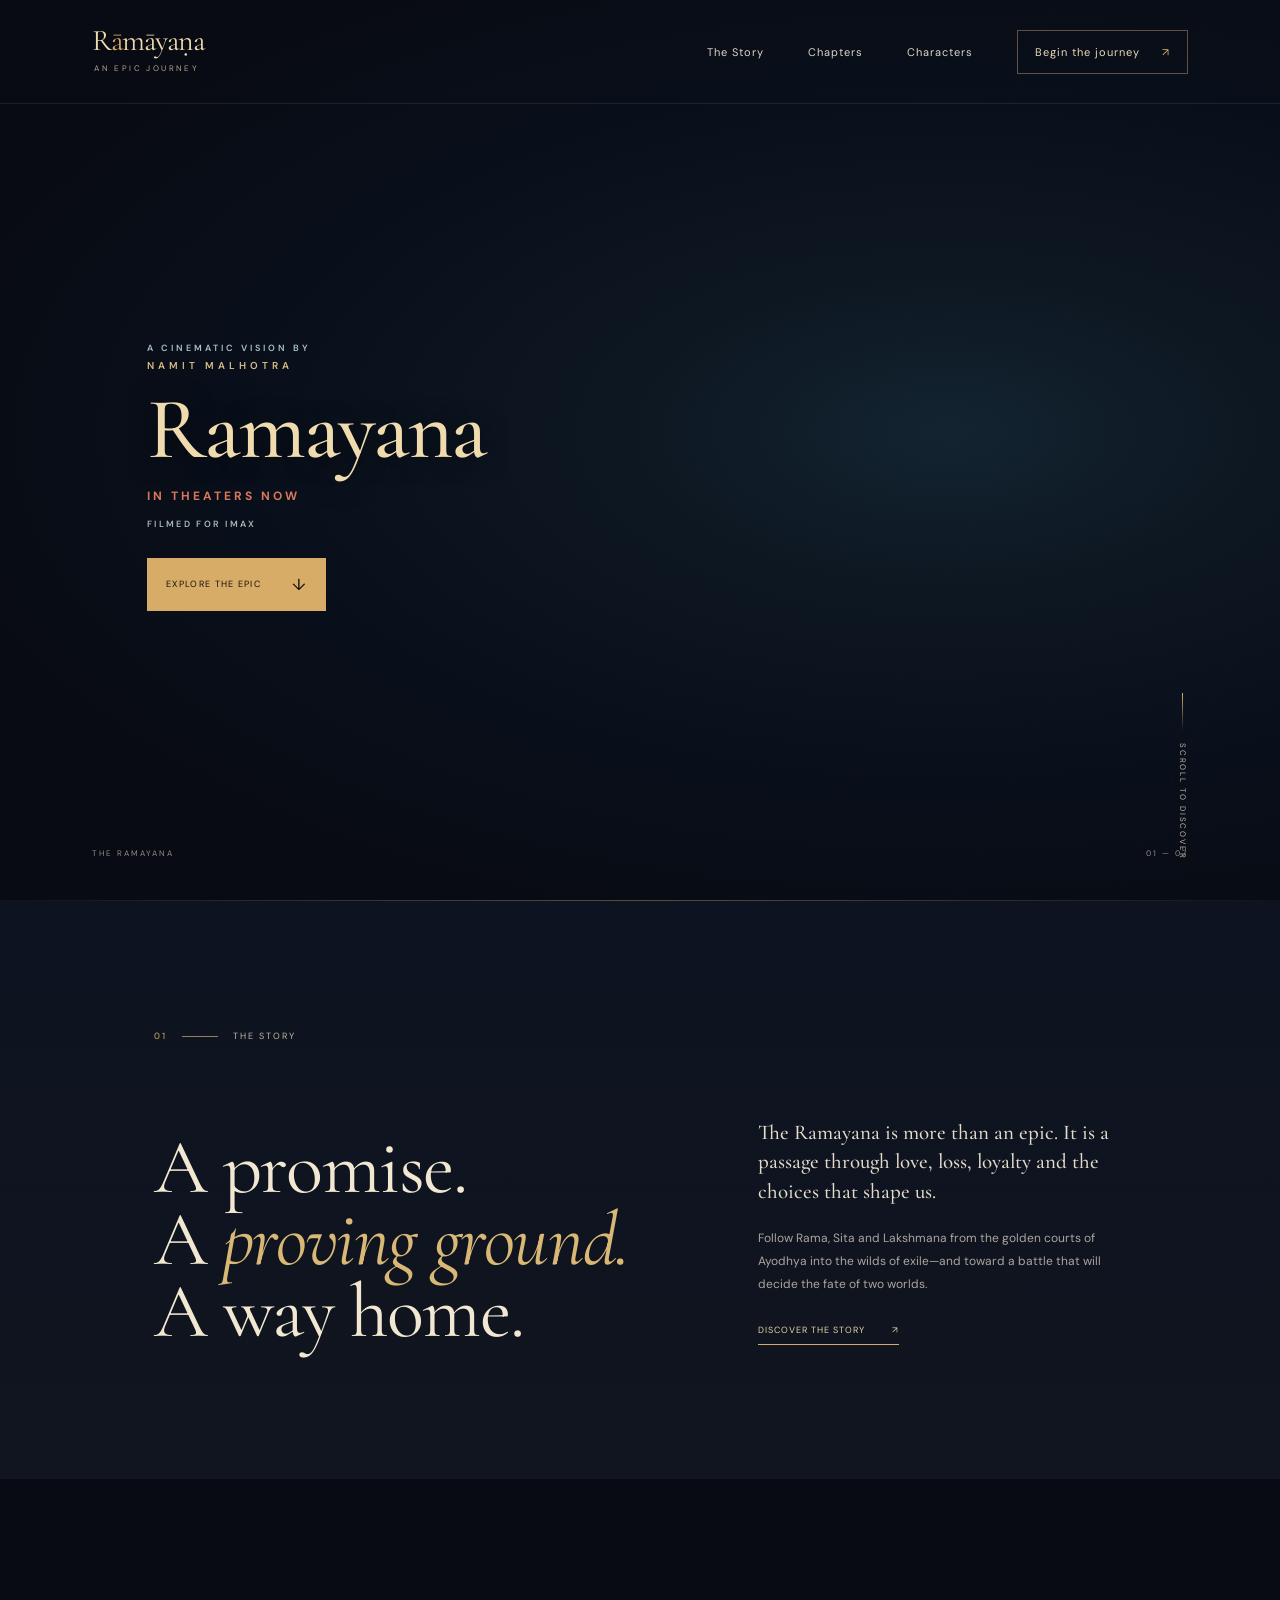
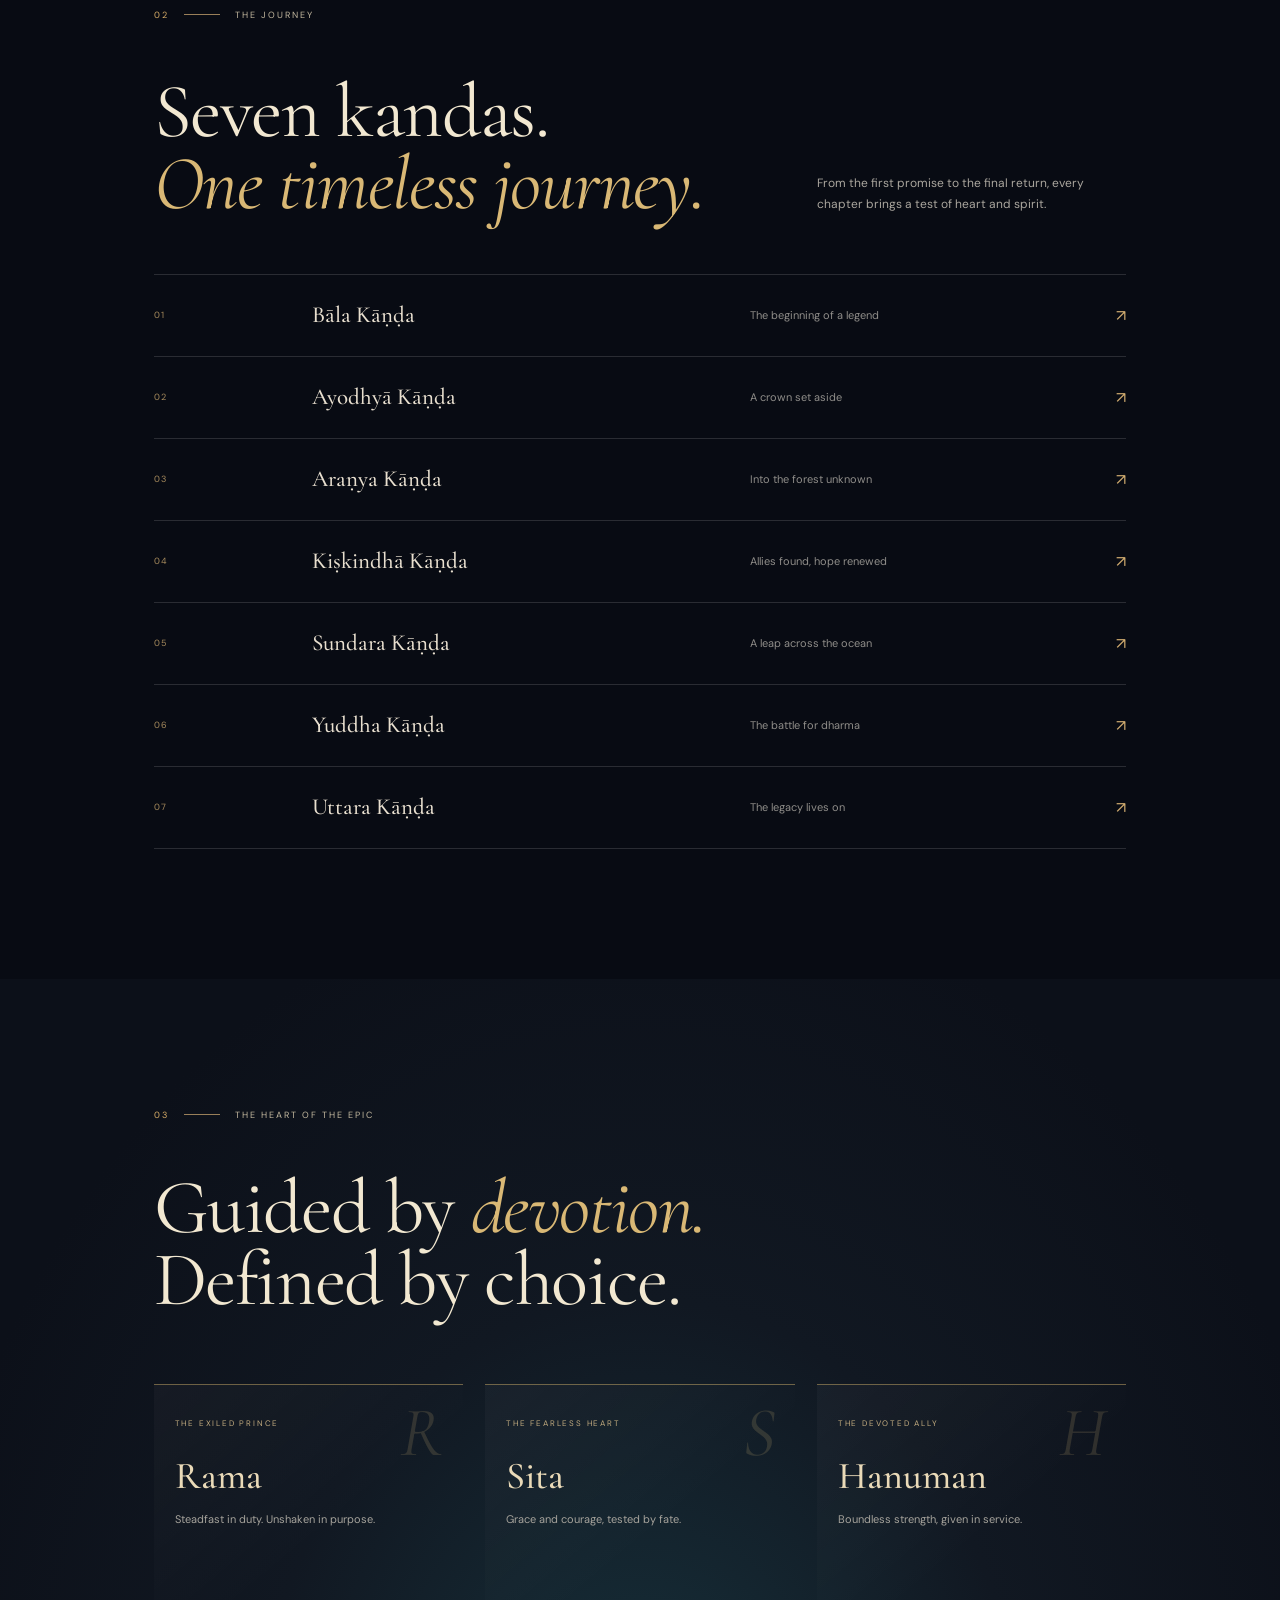
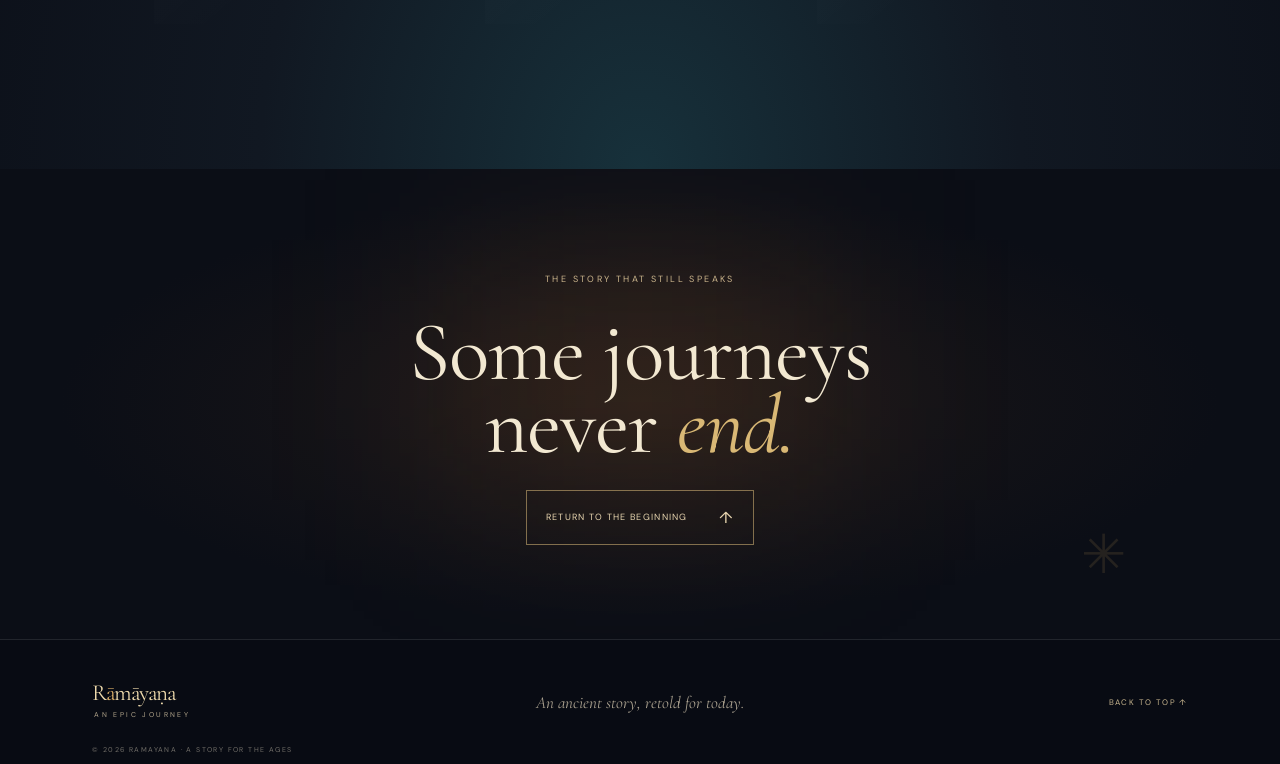
==== index.html @ ba995001 "Update Ramayana hero trailer presentation" ====
<!doctype html>
<html lang="en">
<head>
  <meta charset="utf-8">
  <meta name="viewport" content="width=device-width, initial-scale=1">
  <meta name="theme-color" content="#080b13">
  <meta name="referrer" content="strict-origin-when-cross-origin">
  <meta name="description" content="An epic retelling of the Ramayana — a journey through courage, devotion and the search for home.">
  <title>Ramayana — An Epic Journey</title>
  <link rel="preconnect" href="https://fonts.googleapis.com">
  <link rel="preconnect" href="https://fonts.gstatic.com" crossorigin>
  <link href="https://fonts.googleapis.com/css2?family=Cormorant+Garamond:wght@400;500;600;700&family=DM+Sans:wght@400;500;600;700&display=swap" rel="stylesheet">
  <link rel="stylesheet" href="styles.css">
</head>
<body>
  <header class="site-header">
    <a class="wordmark" href="#home" aria-label="Ramayana home">R<span>ā</span>māyaṇa<small>AN EPIC JOURNEY</small></a>
    <button class="menu-toggle" aria-label="Open navigation" aria-expanded="false"><span></span><span></span></button>
    <nav class="main-nav" aria-label="Main navigation">
      <a href="#story">The Story</a>
      <a href="#chapters">Chapters</a>
      <a href="#characters">Characters</a>
      <a class="nav-cta" href="#journey">Begin the journey <span>↗</span></a>
    </nav>
  </header>

  <main>
    <section class="hero" id="home" aria-labelledby="hero-title">
      <iframe class="hero-video" data-video-id="1zip1rNaNYs" title="Watch the Ramayana official trailer" allow="autoplay; encrypted-media; picture-in-picture; web-share" loading="eager" referrerpolicy="strict-origin-when-cross-origin"></iframe>
      <div class="hero-art" aria-hidden="true">
        <div class="celestial-halo"></div><div class="sea-glow"></div>
        <svg class="bow" viewBox="0 0 310 610" fill="none">
          <path d="M82 18C268 162 266 440 82 592" stroke="url(#bowGold)" stroke-width="6"/>
          <path d="M82 18L217 305L82 592" stroke="#f7e3ad" stroke-opacity=".7" stroke-width="1.4"/>
          <path d="M191 305H306" stroke="#ffdb91" stroke-width="1.5"/>
          <path d="M293 297L309 305L293 313" stroke="#ffdb91" stroke-width="1.5"/>
          <circle cx="82" cy="18" r="5" fill="#fff0c5"/><circle cx="82" cy="592" r="5" fill="#fff0c5"/>
          <defs><linearGradient id="bowGold" x1="80" y1="20" x2="250" y2="590" gradientUnits="userSpaceOnUse"><stop stop-color="#ffe5a1"/><stop offset=".45" stop-color="#bd7846"/><stop offset="1" stop-color="#ffe9ad"/></linearGradient></defs>
        </svg>
        <div class="figure figure-blue"><span></span><i></i></div>
        <div class="figure figure-red"><span></span><i></i></div>
        <div class="horizon"></div>
      </div>
      <div class="hero-copy hero-title-card">
        <p class="hero-credit">A CINEMATIC VISION BY <span>NAMIT MALHOTRA</span></p>
        <h1 id="hero-title">Ramayana</h1>
        <p class="hero-release">IN THEATERS NOW</p>
        <p class="hero-format">FILMED FOR IMAX</p>
        <a class="button button-gold" href="#story">Explore the epic <span>↓</span></a>
      </div>
      <div class="hero-meta"><span>THE RAMAYANA</span><span>01 — 07</span></div>
      <a class="scroll-cue" href="#story"><span></span> SCROLL TO DISCOVER</a>
    </section>

    <section class="story section-pad" id="story">
      <div class="section-kicker"><span>01</span><i></i> THE STORY</div>
      <div class="story-grid">
        <h2>A promise.<br>A <em>proving ground.</em><br>A way home.</h2>
        <div class="story-copy"><p class="lead">The Ramayana is more than an epic. It is a passage through love, loss, loyalty and the choices that shape us.</p><p>Follow Rama, Sita and Lakshmana from the golden courts of Ayodhya into the wilds of exile—and toward a battle that will decide the fate of two worlds.</p><a class="text-link" href="#chapters">Discover the story <span>↗</span></a></div>
      </div>
    </section>

    <section class="chapters section-pad" id="chapters">
      <div class="section-kicker"><span>02</span><i></i> THE JOURNEY</div>
      <div class="chapter-heading"><h2>Seven kandas.<br><em>One timeless journey.</em></h2><p>From the first promise to the final return, every chapter brings a test of heart and spirit.</p></div>
      <div class="chapter-list">
        <a href="#journey"><span class="chapter-num">01</span><span class="chapter-name">Bāla Kāṇḍa</span><span class="chapter-desc">The beginning of a legend</span><span class="chapter-arrow">↗</span></a>
        <a href="#journey"><span class="chapter-num">02</span><span class="chapter-name">Ayodhyā Kāṇḍa</span><span class="chapter-desc">A crown set aside</span><span class="chapter-arrow">↗</span></a>
        <a href="#journey"><span class="chapter-num">03</span><span class="chapter-name">Araṇya Kāṇḍa</span><span class="chapter-desc">Into the forest unknown</span><span class="chapter-arrow">↗</span></a>
        <a href="#journey"><span class="chapter-num">04</span><span class="chapter-name">Kiṣkindhā Kāṇḍa</span><span class="chapter-desc">Allies found, hope renewed</span><span class="chapter-arrow">↗</span></a>
        <a href="#journey"><span class="chapter-num">05</span><span class="chapter-name">Sundara Kāṇḍa</span><span class="chapter-desc">A leap across the ocean</span><span class="chapter-arrow">↗</span></a>
        <a href="#journey"><span class="chapter-num">06</span><span class="chapter-name">Yuddha Kāṇḍa</span><span class="chapter-desc">The battle for dharma</span><span class="chapter-arrow">↗</span></a>
        <a href="#journey"><span class="chapter-num">07</span><span class="chapter-name">Uttara Kāṇḍa</span><span class="chapter-desc">The legacy lives on</span><span class="chapter-arrow">↗</span></a>
      </div>
    </section>

    <section class="characters section-pad" id="characters">
      <div class="section-kicker"><span>03</span><i></i> THE HEART OF THE EPIC</div>
      <h2>Guided by <em>devotion.</em><br>Defined by choice.</h2>
      <div class="character-grid">
        <article><span class="character-mark">R</span><p class="eyebrow">THE EXILED PRINCE</p><h3>Rama</h3><p>Steadfast in duty. Unshaken in purpose.</p></article>
        <article><span class="character-mark">S</span><p class="eyebrow">THE FEARLESS HEART</p><h3>Sita</h3><p>Grace and courage, tested by fate.</p></article>
        <article><span class="character-mark">H</span><p class="eyebrow">THE DEVOTED ALLY</p><h3>Hanuman</h3><p>Boundless strength, given in service.</p></article>
      </div>
    </section>

    <section class="closing" id="journey"><div class="closing-glow"></div><p class="eyebrow">THE STORY THAT STILL SPEAKS</p><h2>Some journeys<br>never <em>end.</em></h2><a class="button button-outline" href="#home">Return to the beginning <span>↑</span></a><span class="closing-ornament" aria-hidden="true">✳</span></section>
  </main>

  <footer class="site-footer"><a class="wordmark" href="#home">R<span>ā</span>māyaṇa<small>AN EPIC JOURNEY</small></a><p>An ancient story, retold for today.</p><a href="#home" class="back-top">BACK TO TOP ↑</a><small class="copyright">© 2026 RAMAYANA · A STORY FOR THE AGES</small></footer>
  <script src="script.js"></script>
</body>
</html>
---- styles.css ----
:root{--ink:#080b13;--ink-soft:#0d1320;--cream:#f2e8d1;--muted:#a49d91;--gold:#d7ac67;--gold-light:#f2d99f;--teal:#48a9b5;--ember:#b85a3d;--serif:"Cormorant Garamond",Georgia,serif;--sans:"DM Sans",Arial,sans-serif}*{box-sizing:border-box}html{scroll-behavior:smooth}body{margin:0;background:var(--ink);color:var(--cream);font-family:var(--sans);font-size:14px;font-weight:400}a{color:inherit;text-decoration:none}.site-header{position:absolute;z-index:5;top:0;left:0;width:100%;height:104px;padding:0 7.2%;display:flex;align-items:center;justify-content:space-between;border-bottom:1px solid #ffffff15}.wordmark{font-family:var(--serif);font-size:30px;letter-spacing:-1.5px;color:#efdbad;line-height:.75}.wordmark span{color:var(--gold)}.wordmark small{display:block;margin:10px 0 0 2px;font:8px var(--sans);letter-spacing:2.4px;color:#b2a58c}.main-nav{display:flex;align-items:center;gap:44px;font-size:11px;letter-spacing:1px;color:#dfd7c7}.main-nav a:not(.nav-cta){transition:color .2s}.main-nav a:not(.nav-cta):hover{color:var(--gold-light)}.nav-cta{border:1px solid #d4af756b;padding:14px 17px;color:#eddbb9}.nav-cta span{margin-left:18px;color:var(--gold)}.menu-toggle{display:none}.hero{min-height:740px;height:100svh;max-height:1120px;position:relative;overflow:hidden;display:flex;align-items:center;padding:100px 11.5% 60px;background:radial-gradient(ellipse at 74% 48%,#132431 0,#0d1722 24%,#090f1a 54%,#080b13 79%)}.hero:before{content:"";position:absolute;inset:0;opacity:.32;background:repeating-linear-gradient(115deg,transparent 0 86px,#c5965b0a 87px,#c5965b0a 88px,transparent 89px 145px);mask-image:linear-gradient(90deg,transparent 28%,#000 100%)}.hero:after{content:"";position:absolute;right:0;bottom:0;width:75%;height:26%;background:linear-gradient(0deg,#080b13,transparent);z-index:1}.hero-art{position:absolute;right:2%;top:8%;width:59%;height:83%;overflow:hidden}.celestial-halo{position:absolute;width:64%;aspect-ratio:1;left:22%;top:7%;border-radius:50%;background:radial-gradient(circle,#eac78022 0 2%,#54bac72b 8%,#e2a6531e 23%,#6e304b25 40%,transparent 70%);filter:blur(6px)}.sea-glow{position:absolute;left:6%;right:0;bottom:18%;height:30%;background:linear-gradient(100deg,transparent,#2ca4b96b 23%,#d192604d 54%,#b84c355c 82%,transparent);filter:blur(36px);transform:rotate(-8deg)}.hero-art:before{content:"";position:absolute;inset:9% 0 13%;background:conic-gradient(from 225deg at 53% 50%,transparent 0 12%,#3389a412 15%,transparent 27%,#d6965030 36%,transparent 49%,#7dc3c81a 61%,transparent 76%);filter:blur(25px)}.bow{position:absolute;width:34%;height:81%;top:8%;left:34%;z-index:2;filter:drop-shadow(0 0 15px #d4a65b60)}.figure{position:absolute;bottom:20%;z-index:1;width:25%;height:55%;filter:drop-shadow(0 8px 16px #0009)}.figure:before{content:"";position:absolute;left:36%;top:2%;width:27%;aspect-ratio:1;border-radius:50%;background:radial-gradient(circle at 40% 36%,#f4c58b,#583d35 73%);box-shadow:0 0 25px #efb97144}.figure span{position:absolute;left:20%;top:24%;width:63%;height:58%;border-radius:48% 50% 10% 10%;clip-path:polygon(28% 0,70% 0,100% 100%,0 100%);background:linear-gradient(115deg,#264a60,#15394a 43%,#17212d);transform:rotate(7deg)}.figure i{position:absolute;left:44%;top:16%;height:62%;width:5px;background:linear-gradient(#efcf84,#ac6435);transform:rotate(18deg);box-shadow:0 0 9px #e5ba6a}.figure-blue{left:19%;height:58%;width:28%}.figure-red{right:2%;bottom:17%;transform:scaleX(-1) scale(1.1);filter:drop-shadow(0 0 24px #b3473259)}.figure-red span{background:linear-gradient(105deg,#722d2a,#a54732 48%,#391e25)}.figure-red:before{background:radial-gradient(circle at 40% 36%,#dc9562,#4b2929 75%)}.horizon{position:absolute;left:0;right:0;bottom:19%;height:1px;background:linear-gradient(90deg,transparent,#64c2c978 27%,#ffe09d9c 52%,#df71517a 81%,transparent);box-shadow:0 0 30px 10px #75b7c71a}.hero-copy{position:relative;z-index:3;max-width:510px;margin-top:12px}.eyebrow{font:9px var(--sans);letter-spacing:2.4px;color:#cbbb9f}.hero-copy .eyebrow{margin:0 0 24px}.hero-copy .eyebrow span{display:inline-block;width:26px;height:1px;background:var(--gold);vertical-align:middle;margin-right:12px}.hero h1,.story h2,.chapter-heading h2,.characters h2,.closing h2{font-family:var(--serif);font-weight:400;letter-spacing:-1.4px}.hero h1{font-size:clamp(60px,7vw,100px);line-height:.87;margin:0 0 26px;color:#f2e7d1}.hero h1 em,.story h2 em,.chapter-heading h2 em,.characters h2 em,.closing h2 em{font-weight:400;color:#d9b875}.hero-intro{max-width:350px;font-size:13px;line-height:1.8;color:#bcb7ad;margin:0 0 27px}.button{display:inline-flex;align-items:center;gap:31px;padding:16px 19px;font-size:9px;letter-spacing:1.3px;text-transform:uppercase;transition:background .25s,color .25s}.button-gold{background:var(--gold);color:#17110d}.button-gold:hover{background:#f1d69e}.button span{font-size:16px}.hero-meta{position:absolute;z-index:3;bottom:42px;left:7.2%;right:7.2%;display:flex;justify-content:space-between;font-size:8px;letter-spacing:2px;color:#928d81}.scroll-cue{position:absolute;right:7.2%;bottom:41px;z-index:3;font-size:8px;letter-spacing:1.8px;color:#bdb5a7;writing-mode:vertical-rl;display:flex;align-items:center;gap:12px}.scroll-cue span{display:block;width:1px;height:38px;background:linear-gradient(var(--gold),transparent)}.section-pad{padding:130px 12%}.story{background:linear-gradient(180deg,#0d1320,#10151f);position:relative}.story:before{content:"";position:absolute;left:0;top:0;width:100%;height:1px;background:linear-gradient(90deg,transparent,#d2ab6b61,transparent)}.section-kicker{display:flex;align-items:center;gap:15px;color:#c3b89f;font-size:9px;letter-spacing:2px}.section-kicker span{color:var(--gold)}.section-kicker i{display:block;width:36px;height:1px;background:#997f59}.story-grid{display:grid;grid-template-columns:1.1fr .8fr;gap:10%;align-items:end;margin-top:55px}.story h2,.chapter-heading h2,.characters h2{font-size:clamp(47px,6vw,78px);line-height:.94;margin:0}.story-copy{max-width:410px;padding-bottom:4px}.story-copy p{color:#aaa69e;line-height:1.9;font-size:12px}.story-copy .lead{color:#e4dbca;font:500 21px/1.4 var(--serif)}.text-link{display:inline-block;margin-top:16px;padding-bottom:8px;border-bottom:1px solid #d4ad6c;color:#e7d1a7;font-size:9px;letter-spacing:1px;text-transform:uppercase}.text-link span{margin-left:24px}.chapters{background:#080b13}.chapter-heading{display:flex;justify-content:space-between;align-items:end;margin:55px 0 54px}.chapter-heading p{max-width:280px;color:#aaa69e;font-size:12px;line-height:1.8;margin:0 3% 4px 30px}.chapter-list{border-top:1px solid #ffffff23}.chapter-list a{min-height:82px;display:grid;grid-template-columns:.45fr 1.25fr 1fr 25px;align-items:center;border-bottom:1px solid #ffffff23;transition:padding .25s,background .25s}.chapter-list a:hover{padding:0 15px;background:#ffffff05}.chapter-num{font-size:9px;color:#a78b5d;letter-spacing:1px}.chapter-name{font:500 23px var(--serif);color:#e8dfcf}.chapter-desc{font-size:11px;color:#8f8d89}.chapter-arrow{font-size:16px;color:#d2ad70;text-align:right}.characters{background:radial-gradient(ellipse at 50% 100%,#17313b 0,#111822 42%,#0c1019 80%);padding-bottom:145px}.characters h2{margin:51px 0 68px}.character-grid{display:grid;grid-template-columns:repeat(3,1fr);gap:22px}.character-grid article{min-height:240px;border-top:1px solid #d5b36d7a;padding:25px 21px;background:linear-gradient(140deg,#ffffff08,transparent 60%);position:relative}.character-mark{position:absolute;right:20px;top:20px;font:italic 70px/.8 var(--serif);color:#e2be7b29}.character-grid .eyebrow{font-size:8px;letter-spacing:1.8px;color:#c2ab7f}.character-grid h3{font:500 38px var(--serif);color:#eadab8;margin:25px 0 5px}.character-grid article>p:last-child{font-size:11px;line-height:1.7;color:#a6a39c;max-width:200px}.closing{min-height:470px;position:relative;display:flex;flex-direction:column;align-items:center;justify-content:center;text-align:center;overflow:hidden;background:radial-gradient(ellipse at center,#49322255,#0b0e16 64%)}.closing-glow{position:absolute;top:15%;width:380px;height:260px;background:#c37b3a22;filter:blur(90px)}.closing .eyebrow,.closing h2,.closing .button{position:relative}.closing .eyebrow{color:#cbb58c}.closing h2{font:400 clamp(55px,7vw,84px)/.87 var(--serif);letter-spacing:-1px;margin:22px 0 28px}.button-outline{border:1px solid #d3b37791;color:#ead7b1}.button-outline:hover{background:#d7ac67;color:#17110d}.closing-ornament{position:absolute;right:12%;bottom:11%;font:54px var(--serif);color:#d5a75b22}.site-footer{min-height:125px;border-top:1px solid #ffffff1b;padding:27px 7.2%;display:grid;grid-template-columns:1fr 1fr 1fr;align-items:center;position:relative}.site-footer .wordmark{font-size:23px}.site-footer .wordmark small{font-size:7px;margin-top:8px}.site-footer>p{font:italic 17px var(--serif);color:#aaa18f;text-align:center}.back-top{justify-self:end;font-size:8px;letter-spacing:1.4px;color:#c7b58e}.copyright{position:absolute;bottom:10px;left:7.2%;font-size:7px;letter-spacing:1.4px;color:#716e68}
@media(max-width:850px){.site-header{height:83px;padding:0 6%}.main-nav{gap:22px}.nav-cta{padding:11px}.hero{padding-left:8%;padding-right:8%}.hero-art{right:-6%;width:70%;opacity:.8}.hero h1{font-size:clamp(63px,10vw,88px)}.section-pad{padding:100px 8%}.story-grid{gap:7%}.chapter-heading{gap:30px}.chapter-heading p{margin-right:0}.scroll-cue{right:4%}}
@media(max-width:620px){.site-header{height:76px}.wordmark{font-size:27px}.menu-toggle{display:flex;flex-direction:column;gap:6px;background:none;border:0;padding:12px;z-index:7}.menu-toggle span{height:1px;width:24px;background:#e6d2aa}.main-nav{position:absolute;top:0;right:0;width:min(82%,340px);height:100svh;background:#0c111a;display:flex;flex-direction:column;align-items:stretch;justify-content:center;padding:38px;gap:0;transform:translateX(105%);transition:transform .3s;box-shadow:-20px 0 60px #0008}.main-nav.open{transform:translateX(0)}.main-nav a:not(.nav-cta){padding:19px 0;border-bottom:1px solid #ffffff1b;font:22px var(--serif)}.nav-cta{margin-top:27px;text-align:center}.hero{height:90svh;min-height:690px;max-height:850px;align-items:flex-end;padding:0 8% 107px;background:radial-gradient(ellipse at 73% 33%,#18303b,#090e18 60%,#080b13)}.hero-art{top:8%;right:-16%;height:66%;width:105%;opacity:.72}.hero-copy{margin:0}.hero-copy .eyebrow{font-size:8px;letter-spacing:1.7px;margin-bottom:17px}.hero h1{font-size:clamp(58px,16vw,82px);margin-bottom:20px}.hero-intro{font-size:12px;max-width:300px}.hero-meta{left:8%;right:8%;bottom:28px}.scroll-cue{display:none}.section-pad{padding:82px 8%}.story-grid{grid-template-columns:1fr;gap:24px;margin-top:37px}.story h2,.chapter-heading h2,.characters h2{font-size:58px}.story-copy .lead{font-size:20px}.chapter-heading{display:block;margin:38px 0 34px}.chapter-heading p{margin:20px 0 0;max-width:340px}.chapter-list a{min-height:74px;grid-template-columns:35px 1fr 22px;gap:8px}.chapter-name{font-size:20px}.chapter-desc{display:none}.character-grid{grid-template-columns:1fr;gap:12px}.characters h2{margin:40px 0}.character-grid article{min-height:190px}.character-grid h3{margin-top:21px}.closing{min-height:420px}.closing-ornament{right:6%;bottom:7%}.site-footer{grid-template-columns:1fr auto;gap:15px;padding:24px 8% 38px}.site-footer>p{grid-column:1/-1;grid-row:2;text-align:left;margin:0}.back-top{grid-column:2;grid-row:1}.copyright{left:8%;bottom:11px;font-size:6px}}
@media(prefers-reduced-motion:reduce){html{scroll-behavior:auto}*,*:before,*:after{transition:none!important}}
.hero-video{position:absolute;z-index:0;top:50%;left:50%;width:max(100vw,177.78vh);height:max(56.25vw,100vh);transform:translate(-50%,-50%);border:0;pointer-events:none;opacity:.57;filter:saturate(.82) contrast(1.05)}.hero:before{z-index:1}.hero-art{z-index:2;pointer-events:none;opacity:.72}.hero:after{z-index:3}.hero-copy,.hero-meta,.scroll-cue{z-index:4}.video-fallback{display:inline-block;margin:14px 0 0 13px;color:#e7d1a7;font-size:9px;letter-spacing:1px;text-transform:uppercase;border-bottom:1px solid #d4ad6c;padding-bottom:6px}
.hero-video{top:50%;left:auto;right:7%;width:min(46vw,800px);height:max(min(25.875vw,450px),200px);max-height:none;transform:translateY(-50%);pointer-events:auto;opacity:1;filter:none;z-index:2}.hero-art{display:none}.hero:after{display:none}.hero-copy{max-width:min(35vw,460px)}
@media(max-width:620px){.hero-video{top:12%;left:8%;right:auto;width:84%;height:max(47.25vw,200px);transform:none}.hero-copy{max-width:100%}}
.hero-title-card .hero-credit{margin:0 0 18px;color:#a6c2cc;font:600 9px/1.6 var(--sans);letter-spacing:3px}.hero-title-card .hero-credit span{display:block;color:#d7bd86;font-size:10px;letter-spacing:4px;margin-top:2px}.hero-title-card h1{font:500 clamp(50px,6.8vw,92px)/.88 var(--serif);letter-spacing:-2px;color:#efdbad;margin:0 0 21px;text-shadow:0 2px 24px #0009}.hero-title-card .hero-release{margin:0 0 13px;color:#d97758;font:700 12px/1.3 var(--sans);letter-spacing:3px}.hero-title-card .hero-format{margin:0 0 27px;color:#a7b8b7;font:600 9px/1.4 var(--sans);letter-spacing:2.3px}.hero-title-card .button{margin-top:0}
@media(max-width:620px){.hero-title-card .hero-credit{font-size:8px;letter-spacing:2.2px;margin-bottom:12px}.hero-title-card .hero-credit span{font-size:9px;letter-spacing:3px}.hero-title-card h1{font-size:clamp(58px,14vw,78px);margin-bottom:15px}.hero-title-card .hero-release{font-size:11px;letter-spacing:2.5px;margin-bottom:9px}.hero-title-card .hero-format{font-size:8px;margin-bottom:17px}}
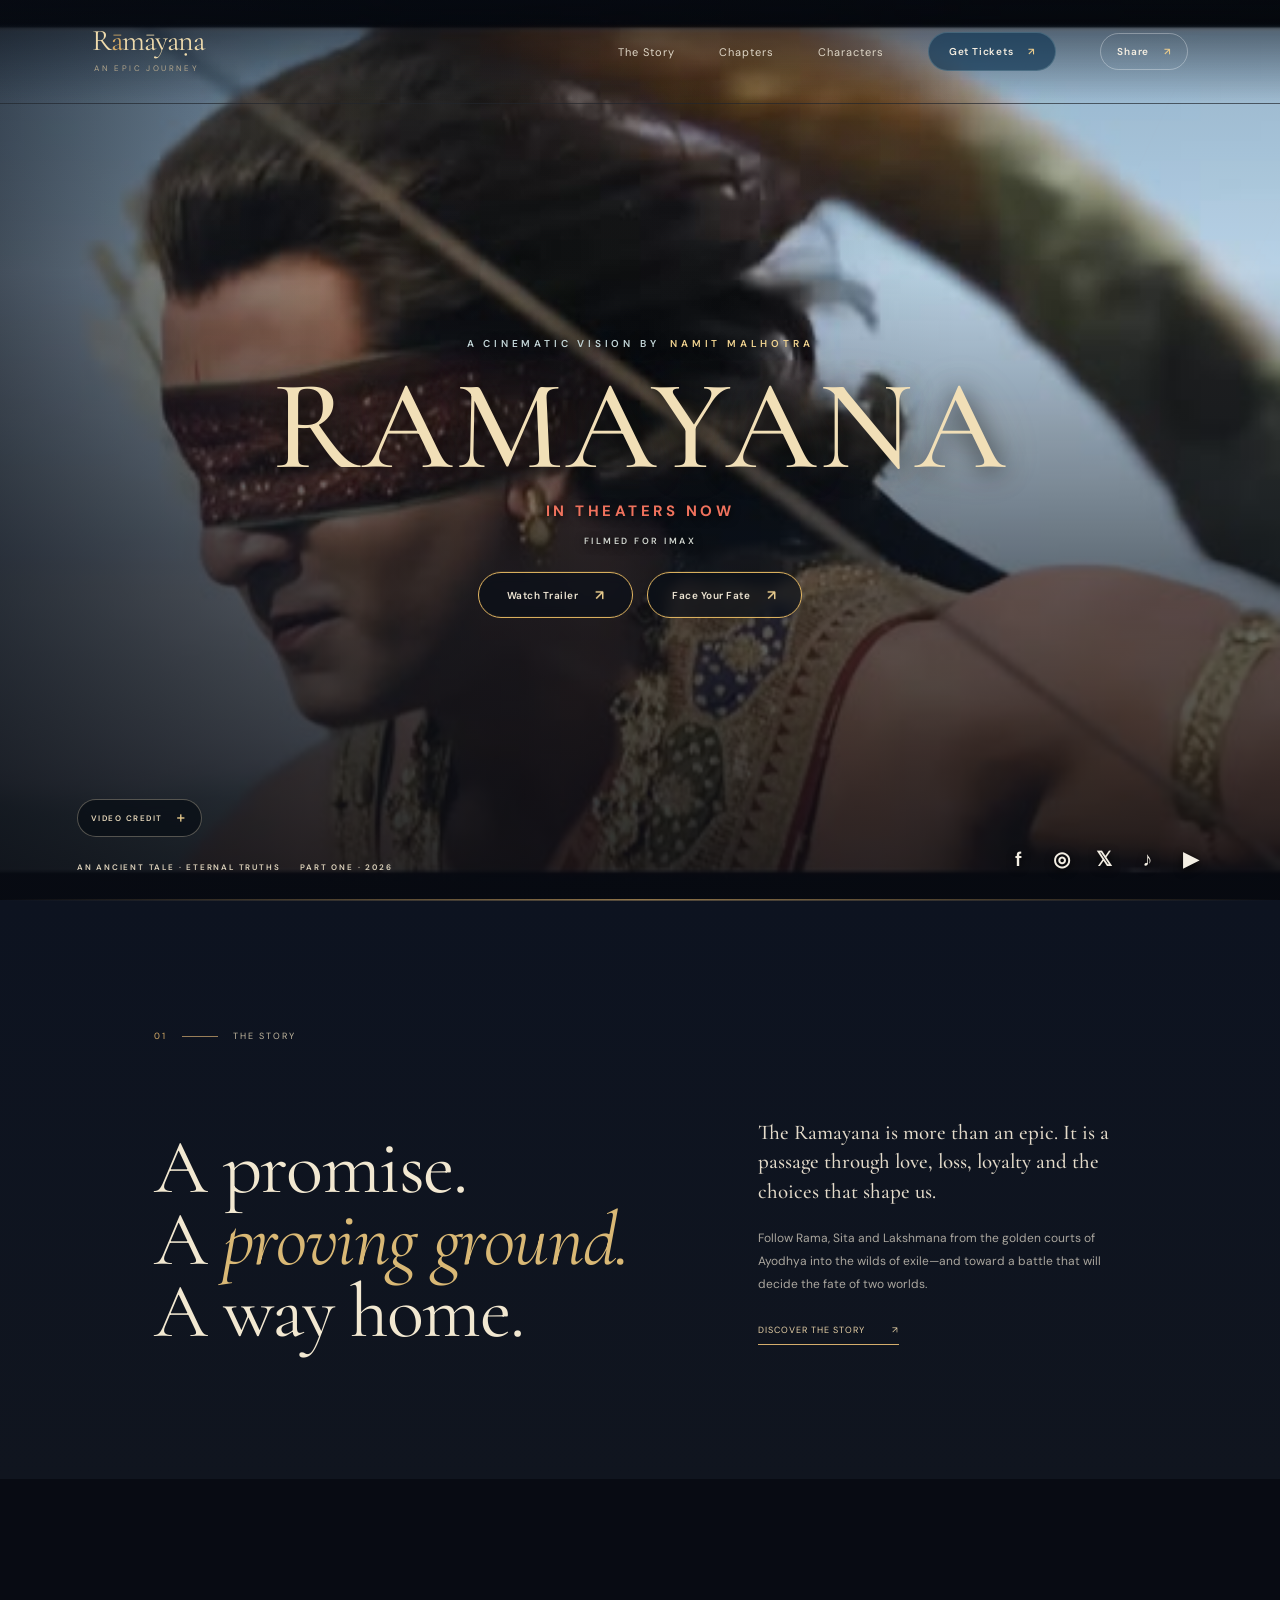
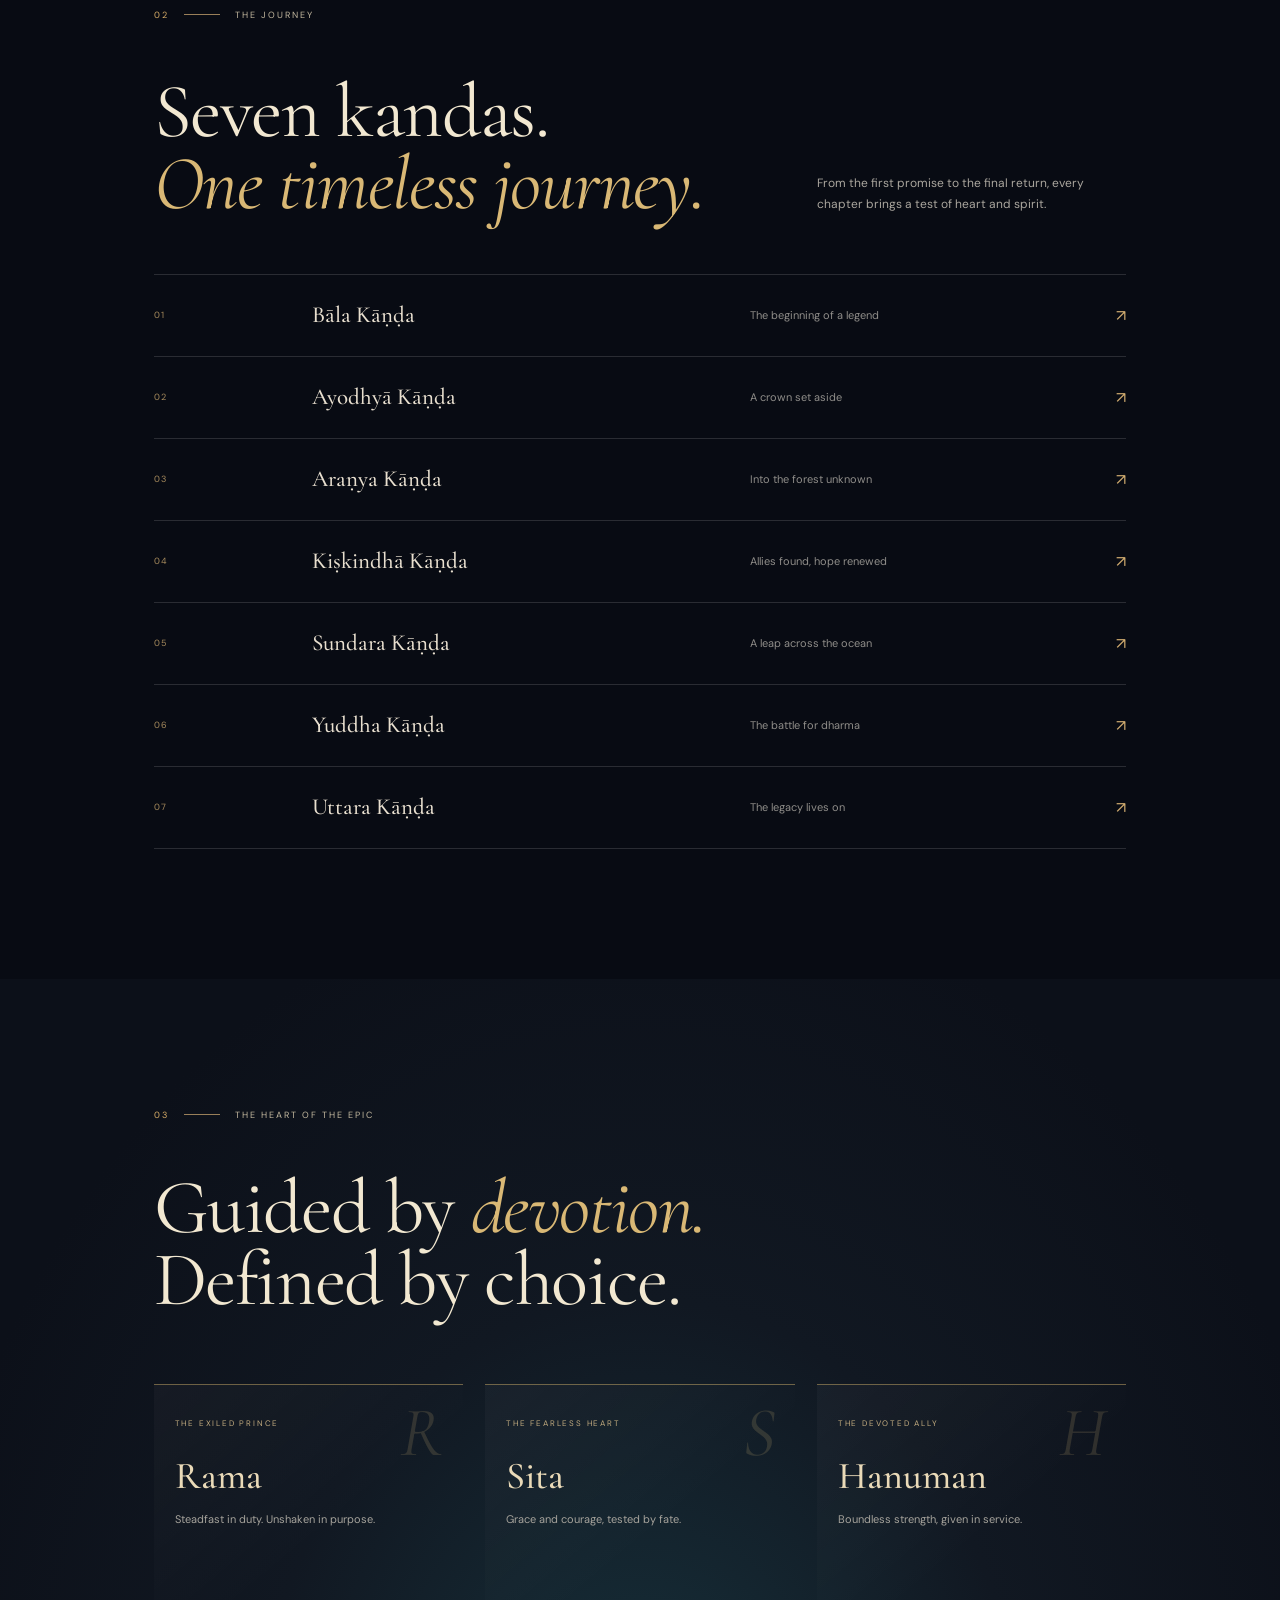
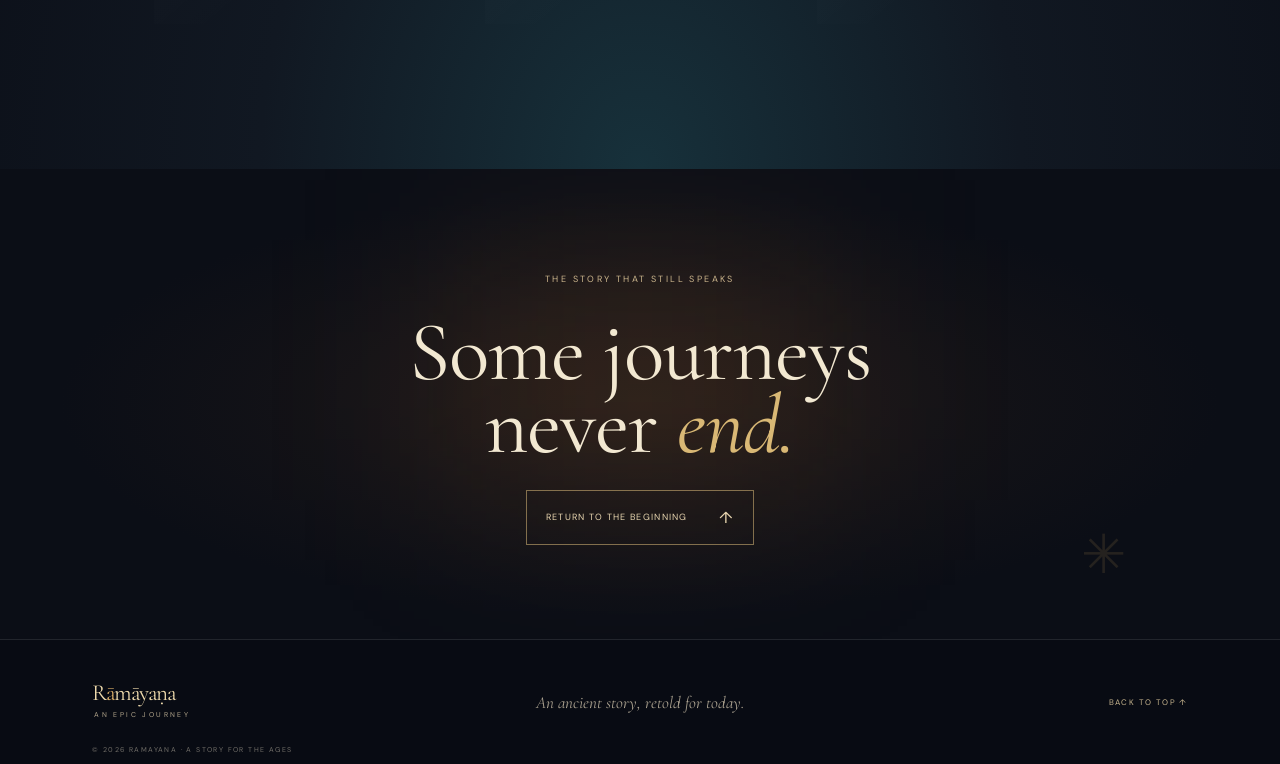
==== commit 1411f467: "Use supplied Ramayana video in hero" ====
--- a/index.html
+++ b/index.html
@@ -20,36 +20,42 @@
       <a href="#story">The Story</a>
       <a href="#chapters">Chapters</a>
       <a href="#characters">Characters</a>
-      <a class="nav-cta" href="#journey">Begin the journey <span>↗</span></a>
+      <button class="nav-cta" type="button" data-coming-soon="Get Tickets">Get Tickets <span>↗</span></button>
+      <button class="share-button" type="button" data-coming-soon="Share">Share <span>↗</span></button>
     </nav>
   </header>
 
   <main>
     <section class="hero" id="home" aria-labelledby="hero-title">
-      <iframe class="hero-video" data-video-id="1zip1rNaNYs" title="Watch the Ramayana official trailer" allow="autoplay; encrypted-media; picture-in-picture; web-share" loading="eager" referrerpolicy="strict-origin-when-cross-origin"></iframe>
-      <div class="hero-art" aria-hidden="true">
-        <div class="celestial-halo"></div><div class="sea-glow"></div>
-        <svg class="bow" viewBox="0 0 310 610" fill="none">
-          <path d="M82 18C268 162 266 440 82 592" stroke="url(#bowGold)" stroke-width="6"/>
-          <path d="M82 18L217 305L82 592" stroke="#f7e3ad" stroke-opacity=".7" stroke-width="1.4"/>
-          <path d="M191 305H306" stroke="#ffdb91" stroke-width="1.5"/>
-          <path d="M293 297L309 305L293 313" stroke="#ffdb91" stroke-width="1.5"/>
-          <circle cx="82" cy="18" r="5" fill="#fff0c5"/><circle cx="82" cy="592" r="5" fill="#fff0c5"/>
-          <defs><linearGradient id="bowGold" x1="80" y1="20" x2="250" y2="590" gradientUnits="userSpaceOnUse"><stop stop-color="#ffe5a1"/><stop offset=".45" stop-color="#bd7846"/><stop offset="1" stop-color="#ffe9ad"/></linearGradient></defs>
-        </svg>
-        <div class="figure figure-blue"><span></span><i></i></div>
-        <div class="figure figure-red"><span></span><i></i></div>
-        <div class="horizon"></div>
-      </div>
+      <video class="hero-video" autoplay muted loop playsinline preload="auto" poster="assets/ramayana-trailer-thumbnail.jpg" aria-label="Ramayana cinematic trailer playing in the background">
+        <source src="assets/ramayana-hero.mp4" type="video/mp4">
+      </video>
+      <div class="hero-shade" aria-hidden="true"></div>
       <div class="hero-copy hero-title-card">
         <p class="hero-credit">A CINEMATIC VISION BY <span>NAMIT MALHOTRA</span></p>
         <h1 id="hero-title">Ramayana</h1>
         <p class="hero-release">IN THEATERS NOW</p>
         <p class="hero-format">FILMED FOR IMAX</p>
-        <a class="button button-gold" href="#story">Explore the epic <span>↓</span></a>
+        <div class="hero-actions">
+          <a class="button hero-button" href="https://youtu.be/1zip1rNaNYs?si=xw6AS2-Vv5v3imYH" target="_blank" rel="noopener noreferrer">Watch Trailer <span>↗</span></a>
+          <button class="button hero-button" type="button" data-coming-soon="Face Your Fate">Face Your Fate <span>↗</span></button>
+        </div>
       </div>
-      <div class="hero-meta"><span>THE RAMAYANA</span><span>01 — 07</span></div>
-      <a class="scroll-cue" href="#story"><span></span> SCROLL TO DISCOVER</a>
+      <div class="hero-bottomline"><span>AN ANCIENT TALE · ETERNAL TRUTHS</span><span>PART ONE · 2026</span></div>
+      <div class="video-source">
+        <button class="video-source-trigger" type="button" aria-expanded="false" aria-controls="videoSourceCard">VIDEO CREDIT <span>＋</span></button>
+        <a class="video-source-card" id="videoSourceCard" href="https://youtu.be/1zip1rNaNYs?si=xw6AS2-Vv5v3imYH" target="_blank" rel="noopener noreferrer" aria-label="View the official Ramayana trailer on YouTube">
+          <img src="assets/ramayana-trailer-thumbnail.jpg" alt="Frame from the Ramayana trailer showing Rama with his bow">
+          <span class="video-source-copy"><small>OFFICIAL TRAILER</small><strong>Ramayana</strong><em>SONY PICTURES ENTERTAINMENT</em><b>Watch on YouTube ↗</b></span>
+        </a>
+      </div>
+      <div class="hero-socials" aria-label="Social links">
+        <button type="button" aria-label="Facebook" data-coming-soon="Facebook">f</button>
+        <button type="button" aria-label="Instagram" data-coming-soon="Instagram">◎</button>
+        <button type="button" aria-label="X" data-coming-soon="X">𝕏</button>
+        <button type="button" aria-label="TikTok" data-coming-soon="TikTok">♪</button>
+        <button type="button" aria-label="YouTube" data-coming-soon="YouTube">▶</button>
+      </div>
     </section>
 
     <section class="story section-pad" id="story">
@@ -88,6 +94,7 @@
   </main>
 
   <footer class="site-footer"><a class="wordmark" href="#home">R<span>ā</span>māyaṇa<small>AN EPIC JOURNEY</small></a><p>An ancient story, retold for today.</p><a href="#home" class="back-top">BACK TO TOP ↑</a><small class="copyright">© 2026 RAMAYANA · A STORY FOR THE AGES</small></footer>
+  <div class="status-toast" role="status" aria-live="polite"></div>
   <script src="script.js"></script>
 </body>
 </html>
--- a/styles.css
+++ b/styles.css
@@ -7,3 +7,8 @@
 @media(max-width:620px){.hero-video{top:12%;left:8%;right:auto;width:84%;height:max(47.25vw,200px);transform:none}.hero-copy{max-width:100%}}
 .hero-title-card .hero-credit{margin:0 0 18px;color:#a6c2cc;font:600 9px/1.6 var(--sans);letter-spacing:3px}.hero-title-card .hero-credit span{display:block;color:#d7bd86;font-size:10px;letter-spacing:4px;margin-top:2px}.hero-title-card h1{font:500 clamp(50px,6.8vw,92px)/.88 var(--serif);letter-spacing:-2px;color:#efdbad;margin:0 0 21px;text-shadow:0 2px 24px #0009}.hero-title-card .hero-release{margin:0 0 13px;color:#d97758;font:700 12px/1.3 var(--sans);letter-spacing:3px}.hero-title-card .hero-format{margin:0 0 27px;color:#a7b8b7;font:600 9px/1.4 var(--sans);letter-spacing:2.3px}.hero-title-card .button{margin-top:0}
 @media(max-width:620px){.hero-title-card .hero-credit{font-size:8px;letter-spacing:2.2px;margin-bottom:12px}.hero-title-card .hero-credit span{font-size:9px;letter-spacing:3px}.hero-title-card h1{font-size:clamp(58px,14vw,78px);margin-bottom:15px}.hero-title-card .hero-release{font-size:11px;letter-spacing:2.5px;margin-bottom:9px}.hero-title-card .hero-format{font-size:8px;margin-bottom:17px}}
+.site-header{background:linear-gradient(180deg,#070b13a8,transparent);border-bottom-color:#ffffff12}.nav-cta,.share-button{font:600 10px var(--sans);letter-spacing:.8px;color:#f6efe2;background:#163956b8;border:1px solid #84a7b454;border-radius:999px;padding:12px 20px;cursor:pointer}.nav-cta span,.share-button span{margin-left:12px;color:#e6c98c}.share-button{background:transparent;border-color:#ffffff50;padding:11px 16px}
+.hero{height:100svh;min-height:700px;max-height:none;padding:0;display:block;isolation:isolate;background:#080b13}.hero-video{position:absolute;inset:0;left:0;top:0;right:0;width:100%;height:100%;max-height:none;transform:none;object-fit:cover;object-position:center 42%;z-index:-2;pointer-events:none;opacity:1;filter:none}.hero-shade{position:absolute;inset:0;z-index:-1;background:linear-gradient(180deg,#08101d35 0%,#08101d10 30%,#07101c8f 63%,#080b13d9 100%),linear-gradient(90deg,#070b13a8 0%,#07101c38 28%,transparent 75%)}.hero:before{z-index:0;opacity:.14;pointer-events:none}.hero:after{display:block;z-index:0;bottom:0;left:0;width:100%;height:1px;background:linear-gradient(90deg,transparent,#d7ac67a8,transparent)}.hero-copy.hero-title-card{position:absolute;top:53%;left:50%;transform:translate(-50%,-50%);width:min(88%,900px);max-width:900px;margin:0;text-align:center;z-index:2}.hero-title-card .hero-credit{margin:0 0 20px;color:#c2d5d7;font:600 10px/1.5 var(--sans);letter-spacing:3.8px;text-shadow:0 2px 12px #000}.hero-title-card .hero-credit span{display:inline;color:#f0d390;font-size:inherit;letter-spacing:inherit;margin-left:5px}.hero-title-card h1{margin:0 0 17px;color:#f1dfb7;font:500 clamp(68px,10vw,140px)/.88 var(--serif);letter-spacing:.025em;text-transform:uppercase;text-shadow:0 3px 26px #000b,0 0 55px #d9ac5d31}.hero-title-card .hero-release{margin:0 0 13px;color:#ef725d;font:700 clamp(11px,1.2vw,15px)/1.4 var(--sans);letter-spacing:3.5px;text-shadow:0 2px 10px #000}.hero-title-card .hero-format{margin:0 0 25px;color:#d0d5ce;font:600 9px/1.4 var(--sans);letter-spacing:2.5px;text-shadow:0 2px 10px #000}.hero-actions{display:flex;justify-content:center;gap:14px}.hero-button{min-width:155px;justify-content:center;gap:17px;padding:13px 23px;border:1px solid #e6b963;border-radius:999px;background:#090f18a8;color:#f3ead8;font:600 10px var(--sans);letter-spacing:.5px;text-transform:none;cursor:pointer;backdrop-filter:blur(6px)}.hero-button:hover{background:#d7ac67;color:#16110b;border-color:#f1d99e}.hero-button span{font-size:14px;color:#e6c98c}.hero-bottomline{position:absolute;z-index:2;left:6%;bottom:28px;display:flex;gap:20px;color:#dfd4bd;font:600 8px var(--sans);letter-spacing:1.8px}.video-source{position:absolute;z-index:4;left:6%;bottom:63px}.video-source-trigger{display:inline-flex;align-items:center;gap:11px;border:1px solid #f4e5c450;border-radius:999px;background:#080d15b5;color:#e6d7ba;padding:9px 13px;font:600 8px var(--sans);letter-spacing:1.5px;cursor:pointer;backdrop-filter:blur(8px)}.video-source-trigger span{font-size:13px;color:#e6c98c}.video-source-card{position:absolute;left:0;bottom:calc(100% + 12px);display:grid;grid-template-columns:142px 1fr;gap:14px;width:340px;padding:10px;border:1px solid #e6c98c68;background:#0a1019f2;box-shadow:0 16px 50px #0009;opacity:0;visibility:hidden;transform:translateY(8px);transition:opacity .2s,transform .2s,visibility .2s}.video-source-card img{display:block;width:142px;height:80px;object-fit:cover}.video-source-copy{display:flex;flex-direction:column;align-items:flex-start;justify-content:center;gap:4px}.video-source-copy small{font:600 7px var(--sans);letter-spacing:1.7px;color:#9cbfc5}.video-source-copy strong{font:500 20px/.95 var(--serif);color:#f0dfb7}.video-source-copy em{font:normal 7px var(--sans);letter-spacing:.8px;color:#a49d91}.video-source-copy b{margin-top:4px;font:600 8px var(--sans);letter-spacing:.5px;color:#e5ad66}.hero:hover .video-source-card,.video-source:focus-within .video-source-card,.video-source.is-open .video-source-card{opacity:1;visibility:visible;transform:translateY(0)}.video-source-trigger:focus-visible,.video-source-card:focus-visible,.hero-button:focus-visible,.nav-cta:focus-visible,.share-button:focus-visible{outline:2px solid #f2d99f;outline-offset:3px}.hero-socials{position:absolute;z-index:2;right:6%;bottom:27px;display:flex;align-items:center;gap:17px}.hero-socials button{width:26px;height:28px;padding:0;border:0;background:transparent;color:#f3eee3;font:600 20px/1 var(--sans);cursor:pointer;text-shadow:0 2px 8px #000}.hero-socials button:hover{color:#e6bd76}.status-toast{position:fixed;z-index:10;left:50%;bottom:24px;transform:translate(-50%,12px);padding:12px 17px;border:1px solid #e6c98c66;background:#101722;color:#f1e4c5;font-size:10px;letter-spacing:.6px;opacity:0;visibility:hidden;transition:.2s}.status-toast.visible{opacity:1;visibility:visible;transform:translate(-50%,0)}
+@media(max-width:850px){.hero-copy.hero-title-card{width:90%}.hero-title-card h1{font-size:clamp(62px,11vw,110px)}.main-nav{gap:13px}.nav-cta,.share-button{padding:10px 13px}.hero-socials{gap:12px}}
+@media(max-width:620px){.site-header{height:76px}.main-nav{align-items:stretch}.main-nav .nav-cta,.main-nav .share-button{margin-top:20px;text-align:center}.hero{min-height:700px;height:100svh}.hero-video{object-position:48% center}.hero-copy.hero-title-card{top:52%;width:92%}.hero-title-card .hero-credit{font-size:8px;letter-spacing:2.4px;margin-bottom:14px}.hero-title-card .hero-credit span{letter-spacing:2.4px}.hero-title-card h1{font-size:clamp(58px,15vw,88px);margin-bottom:17px}.hero-title-card .hero-release{font-size:11px;letter-spacing:2.8px}.hero-title-card .hero-format{font-size:8px;letter-spacing:1.8px;margin-bottom:20px}.hero-actions{gap:9px}.hero-button{min-width:0;padding:12px 16px;font-size:9px}.hero-bottomline{display:none}.video-source{left:6%;bottom:23px}.video-source-card{grid-template-columns:120px 1fr;width:min(318px,calc(100vw - 32px));padding:8px;gap:11px}.video-source-card img{width:120px;height:68px}.video-source-copy strong{font-size:18px}.hero-socials{right:6%;bottom:24px;gap:9px}.hero-socials button{width:20px;font-size:16px}}
+@media(hover:none){.hero:hover .video-source-card{opacity:0;visibility:hidden;transform:translateY(8px)}.video-source.is-open .video-source-card{opacity:1;visibility:visible;transform:translateY(0)}}
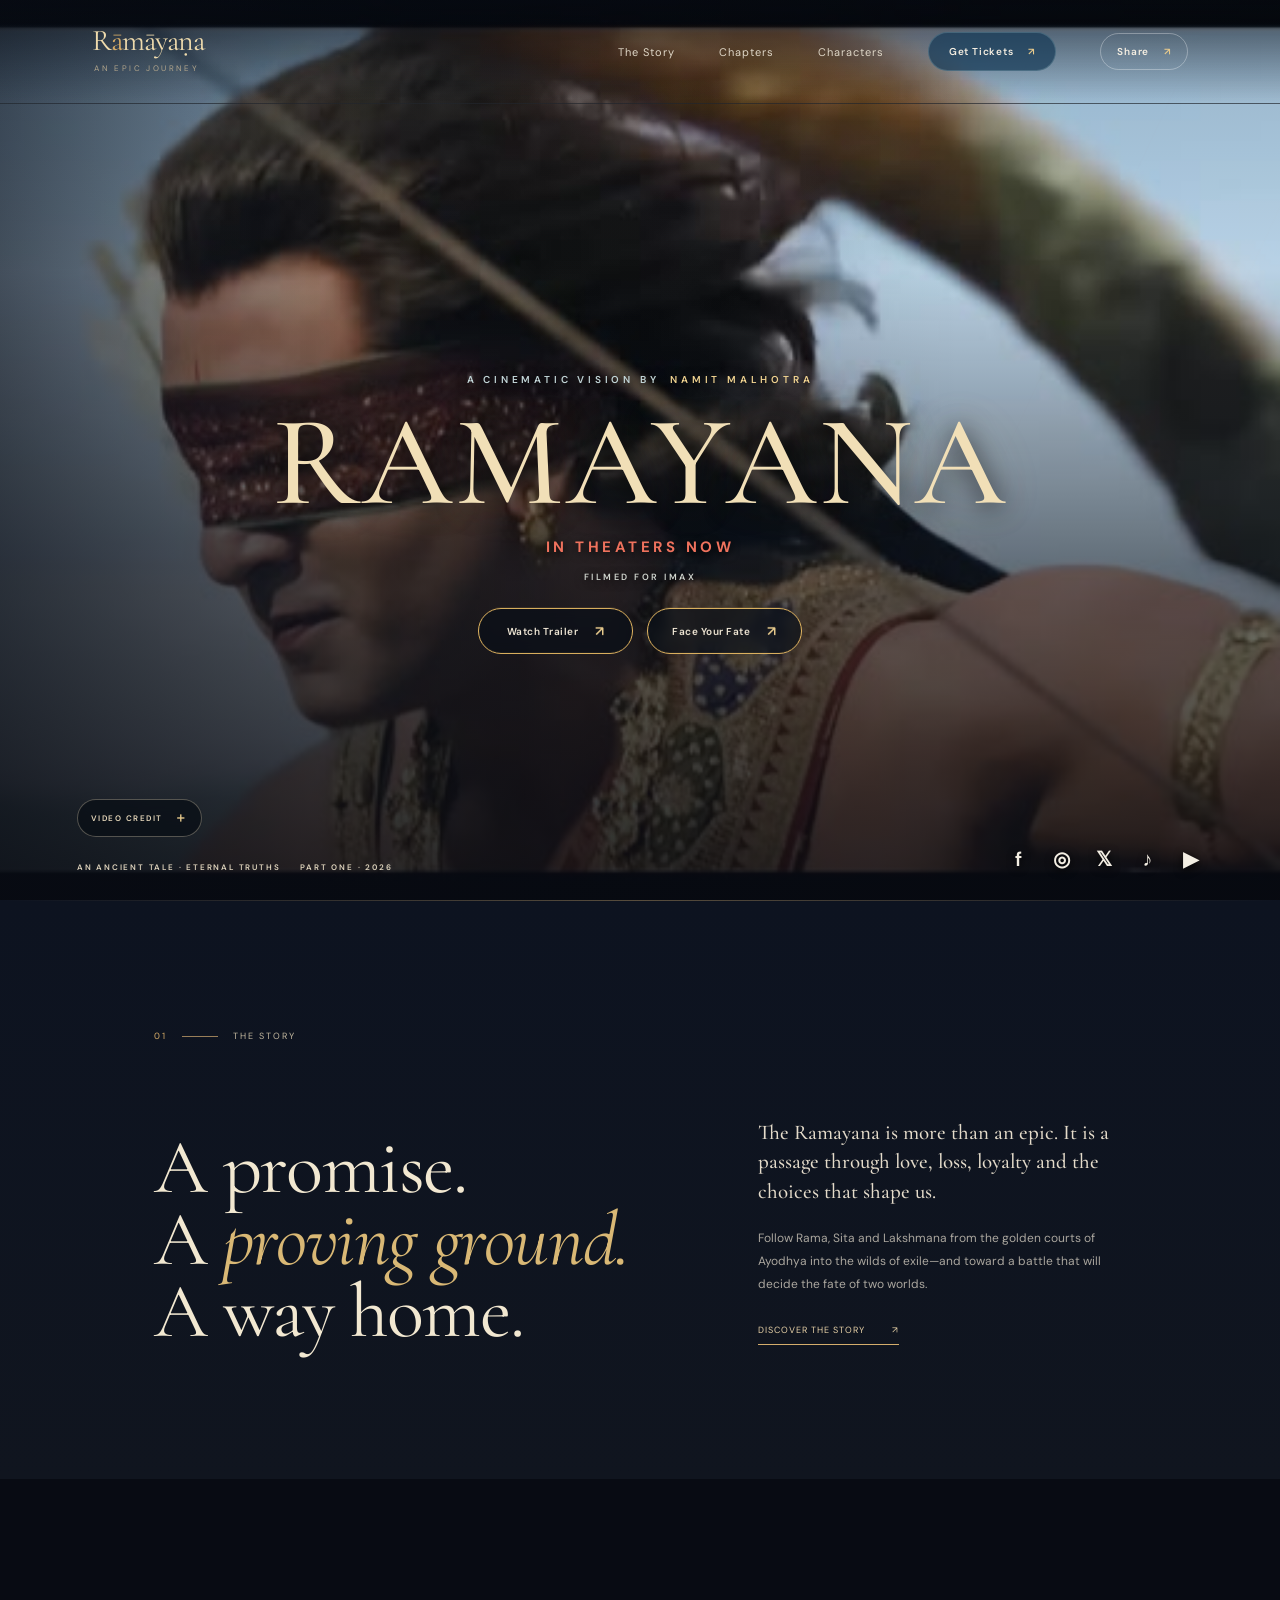
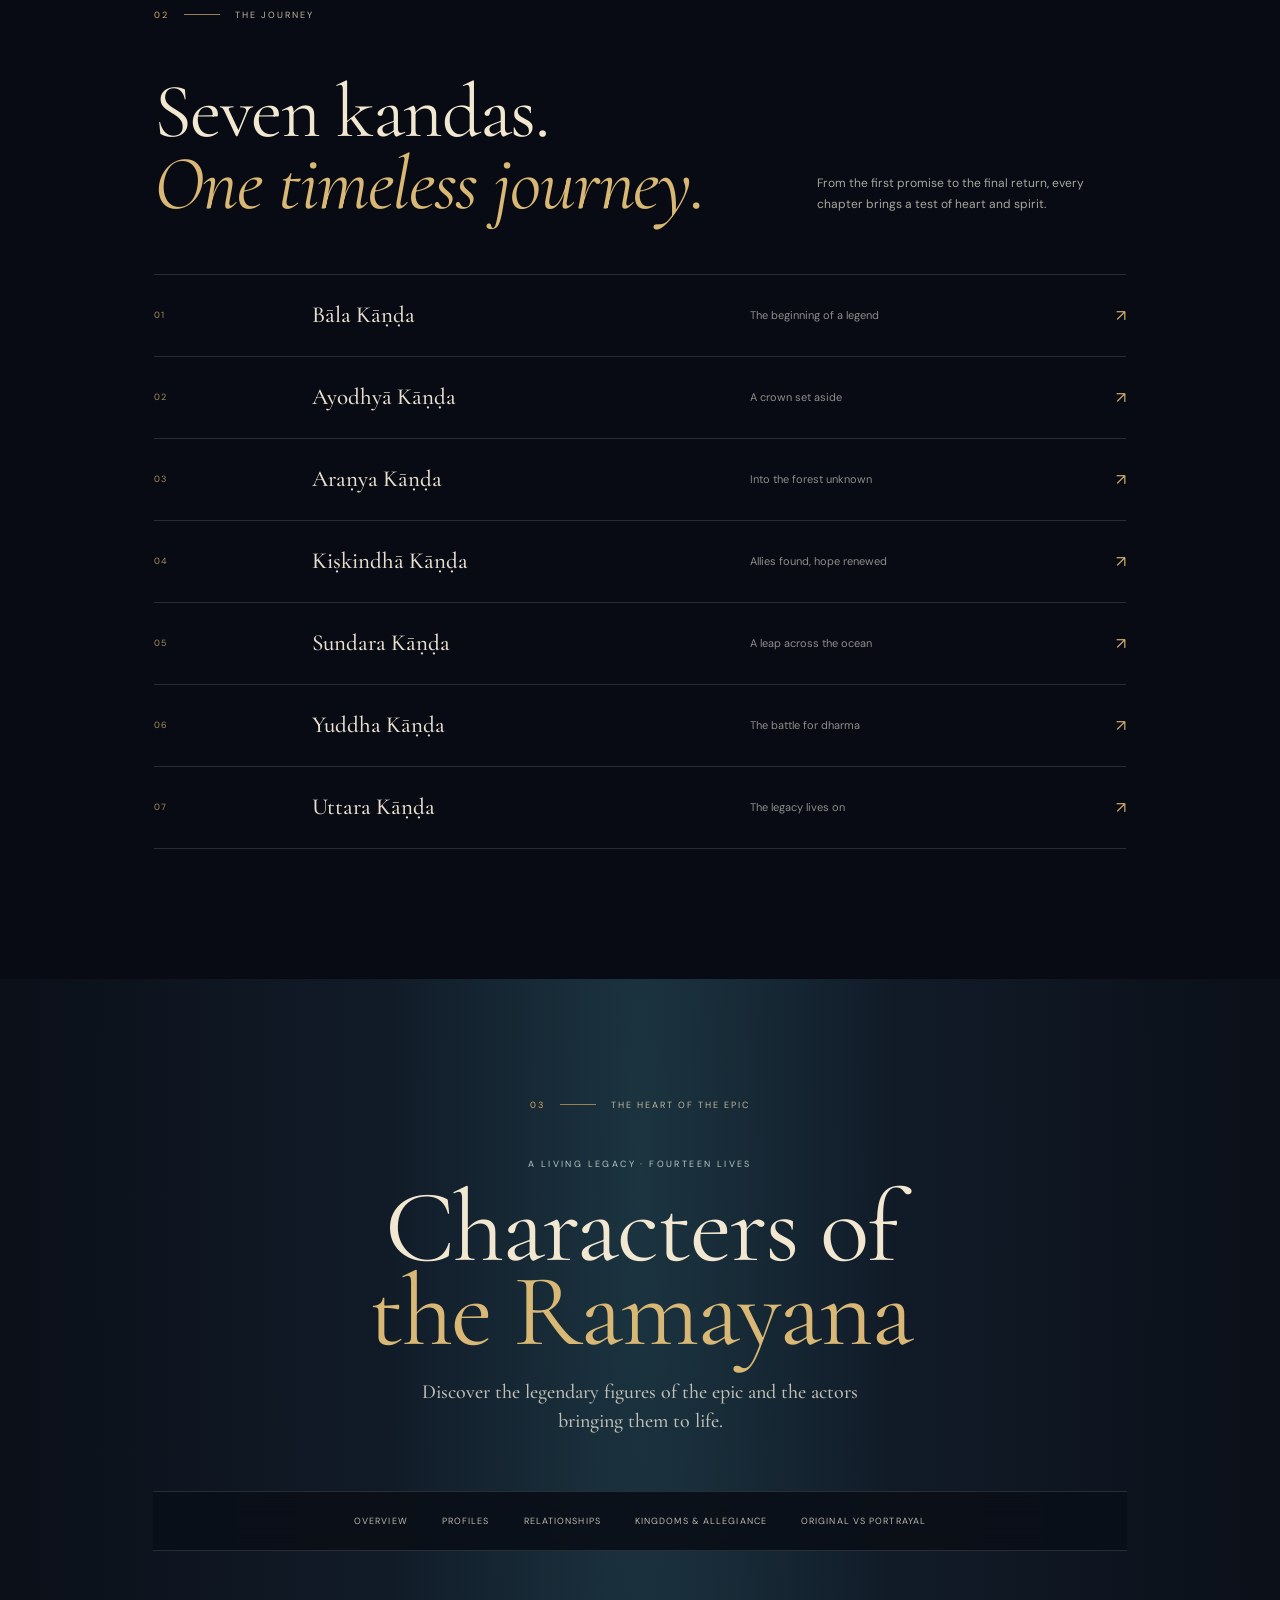
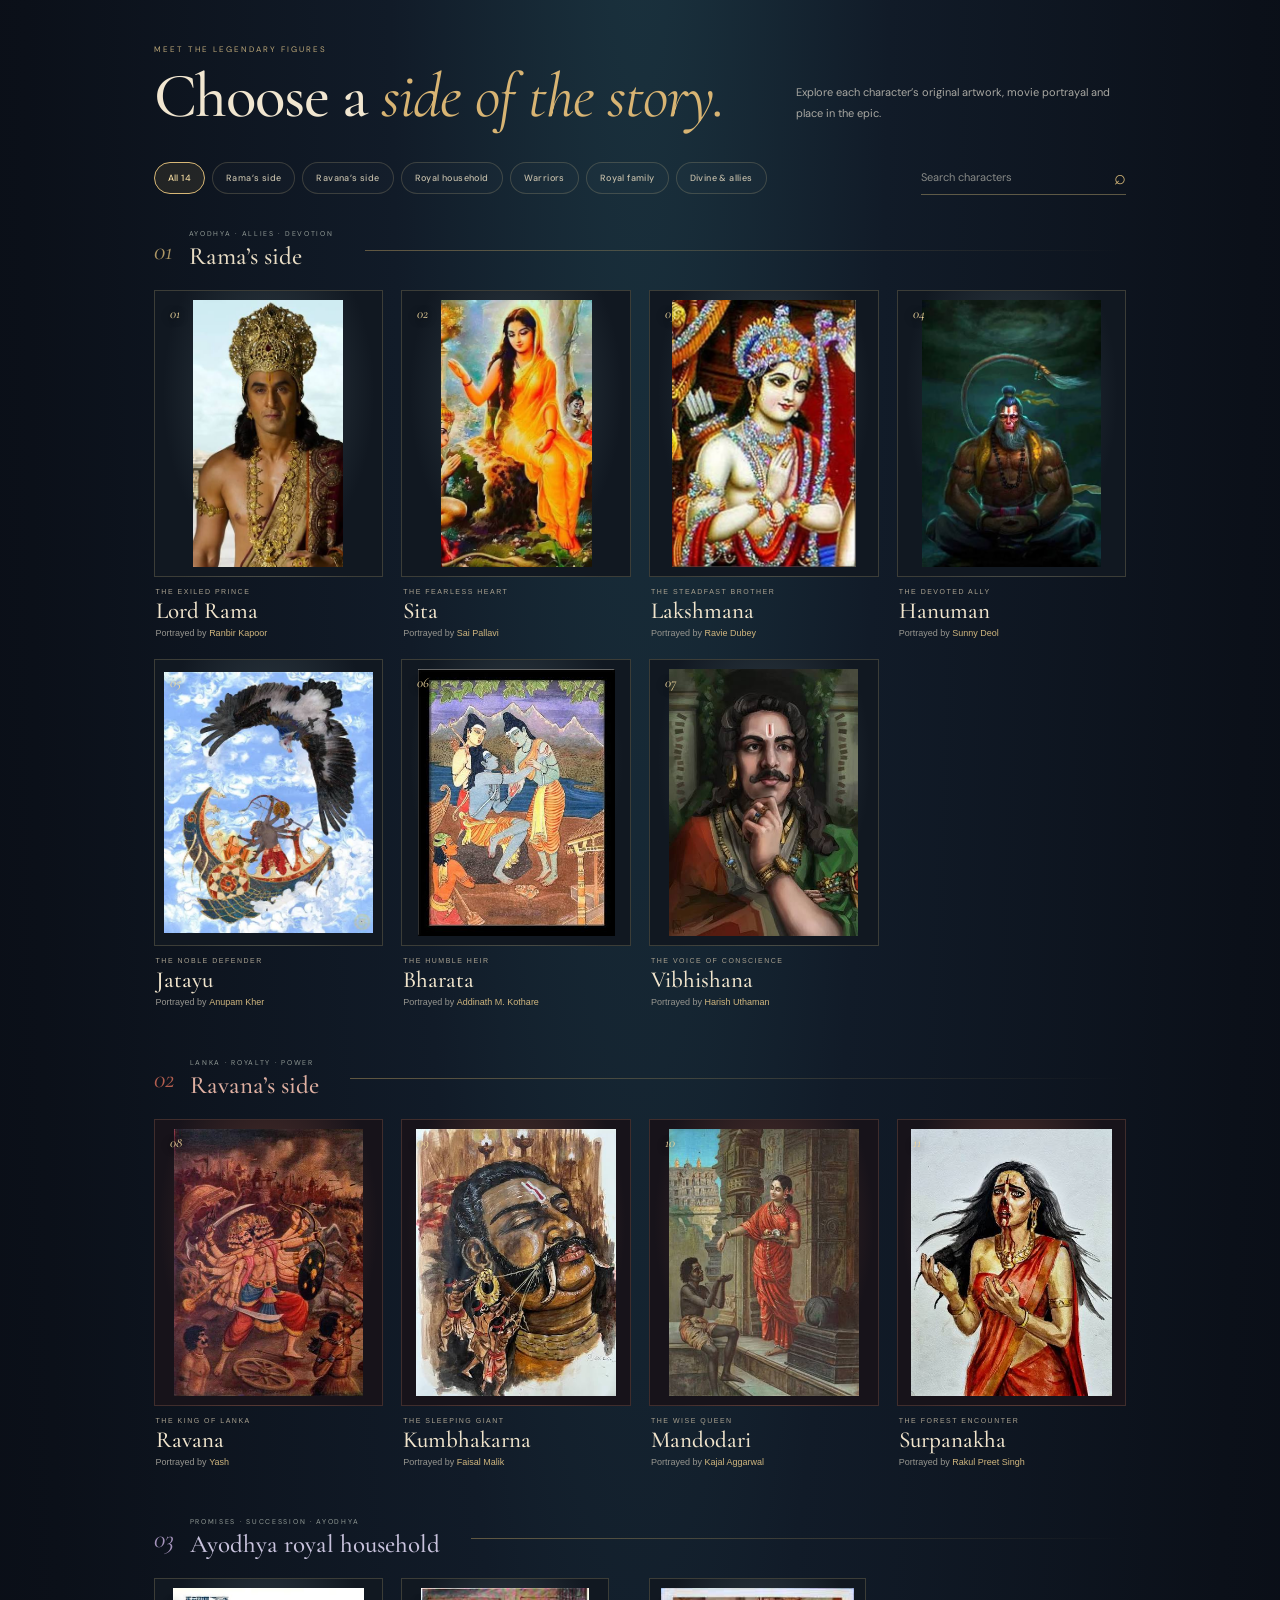
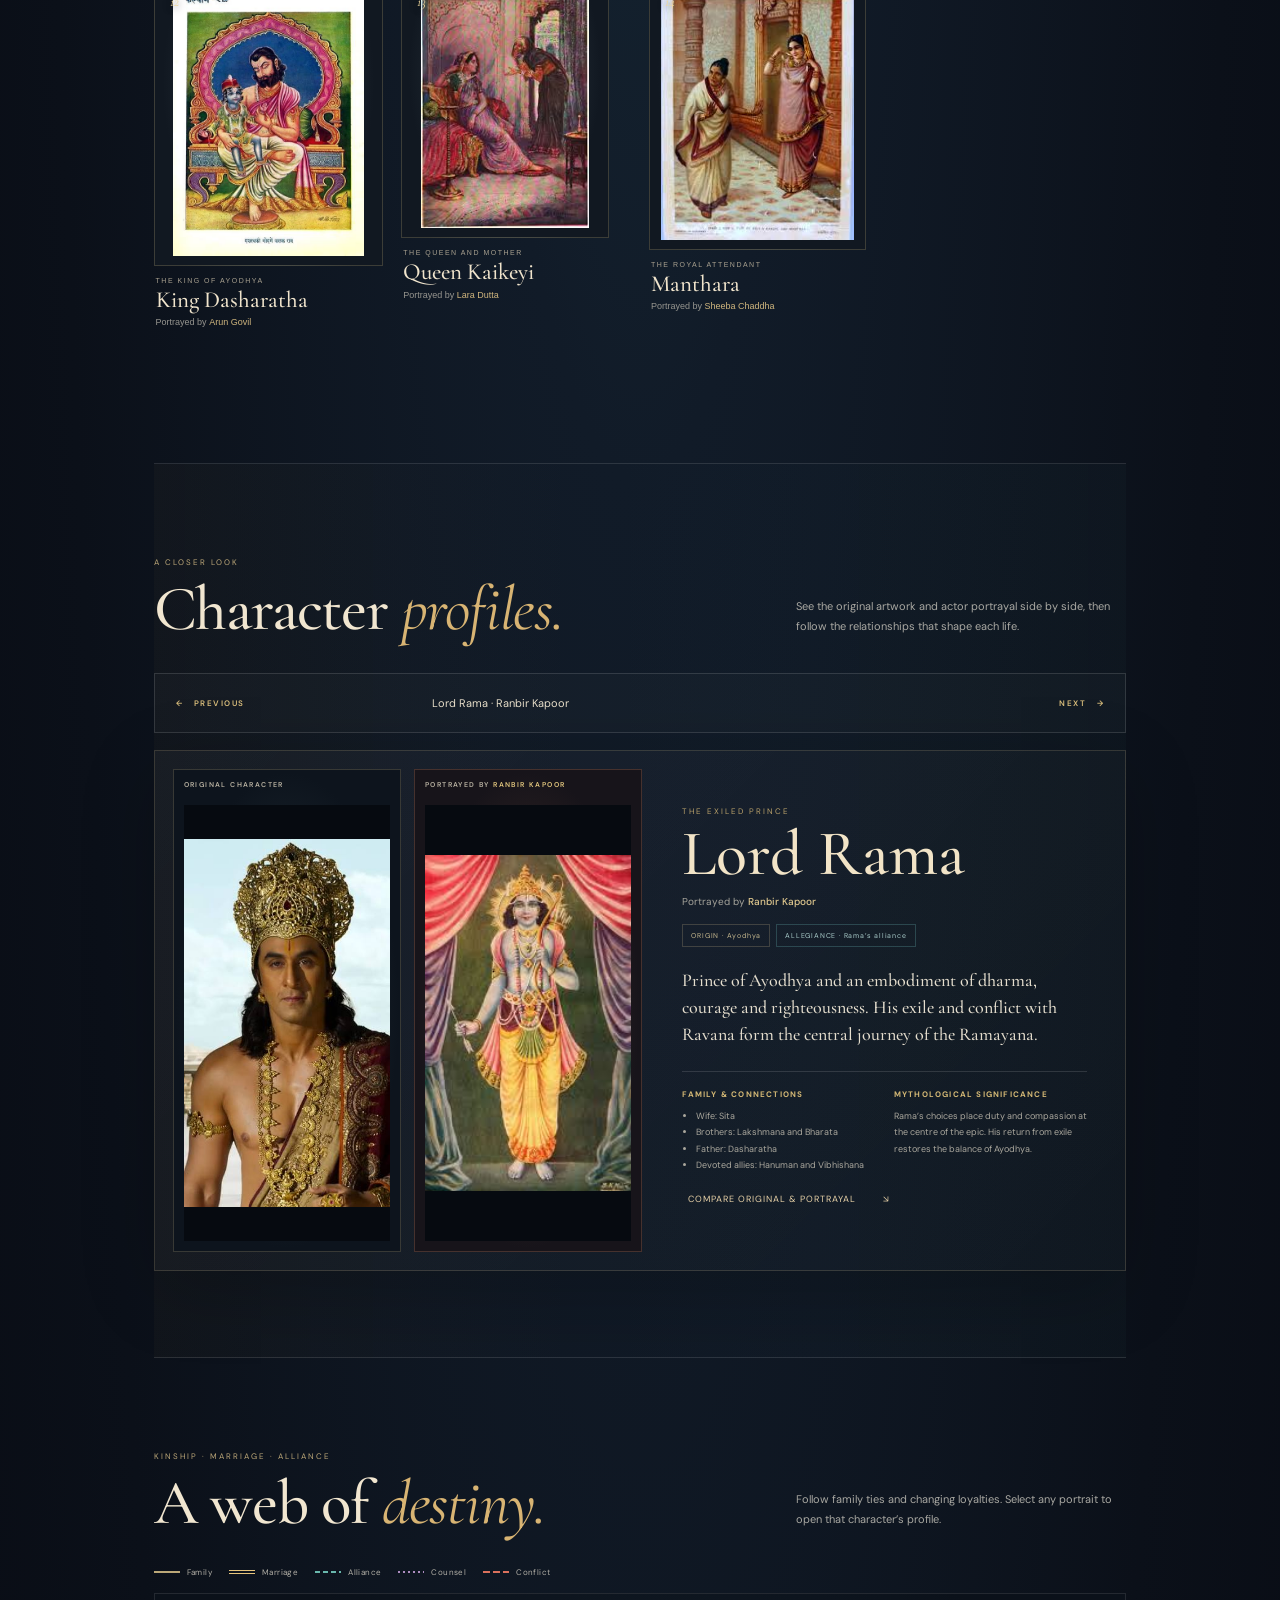
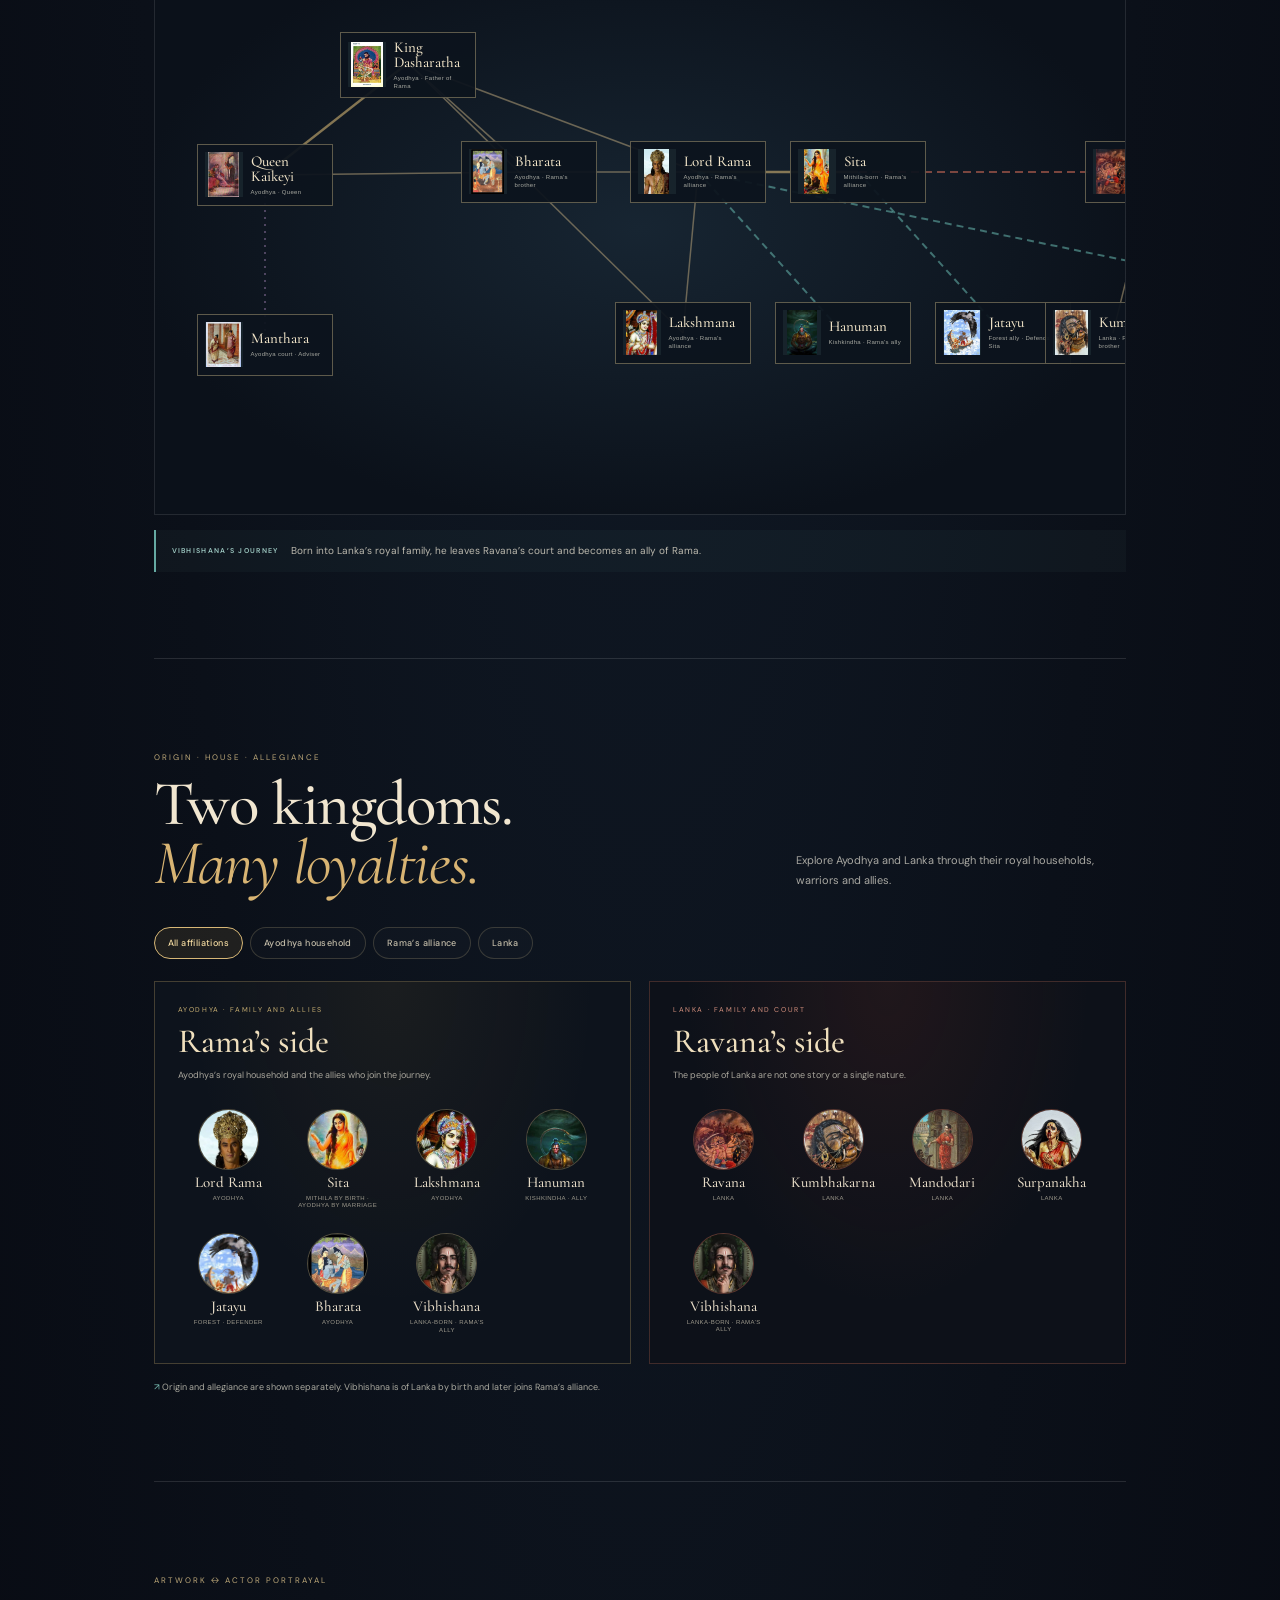
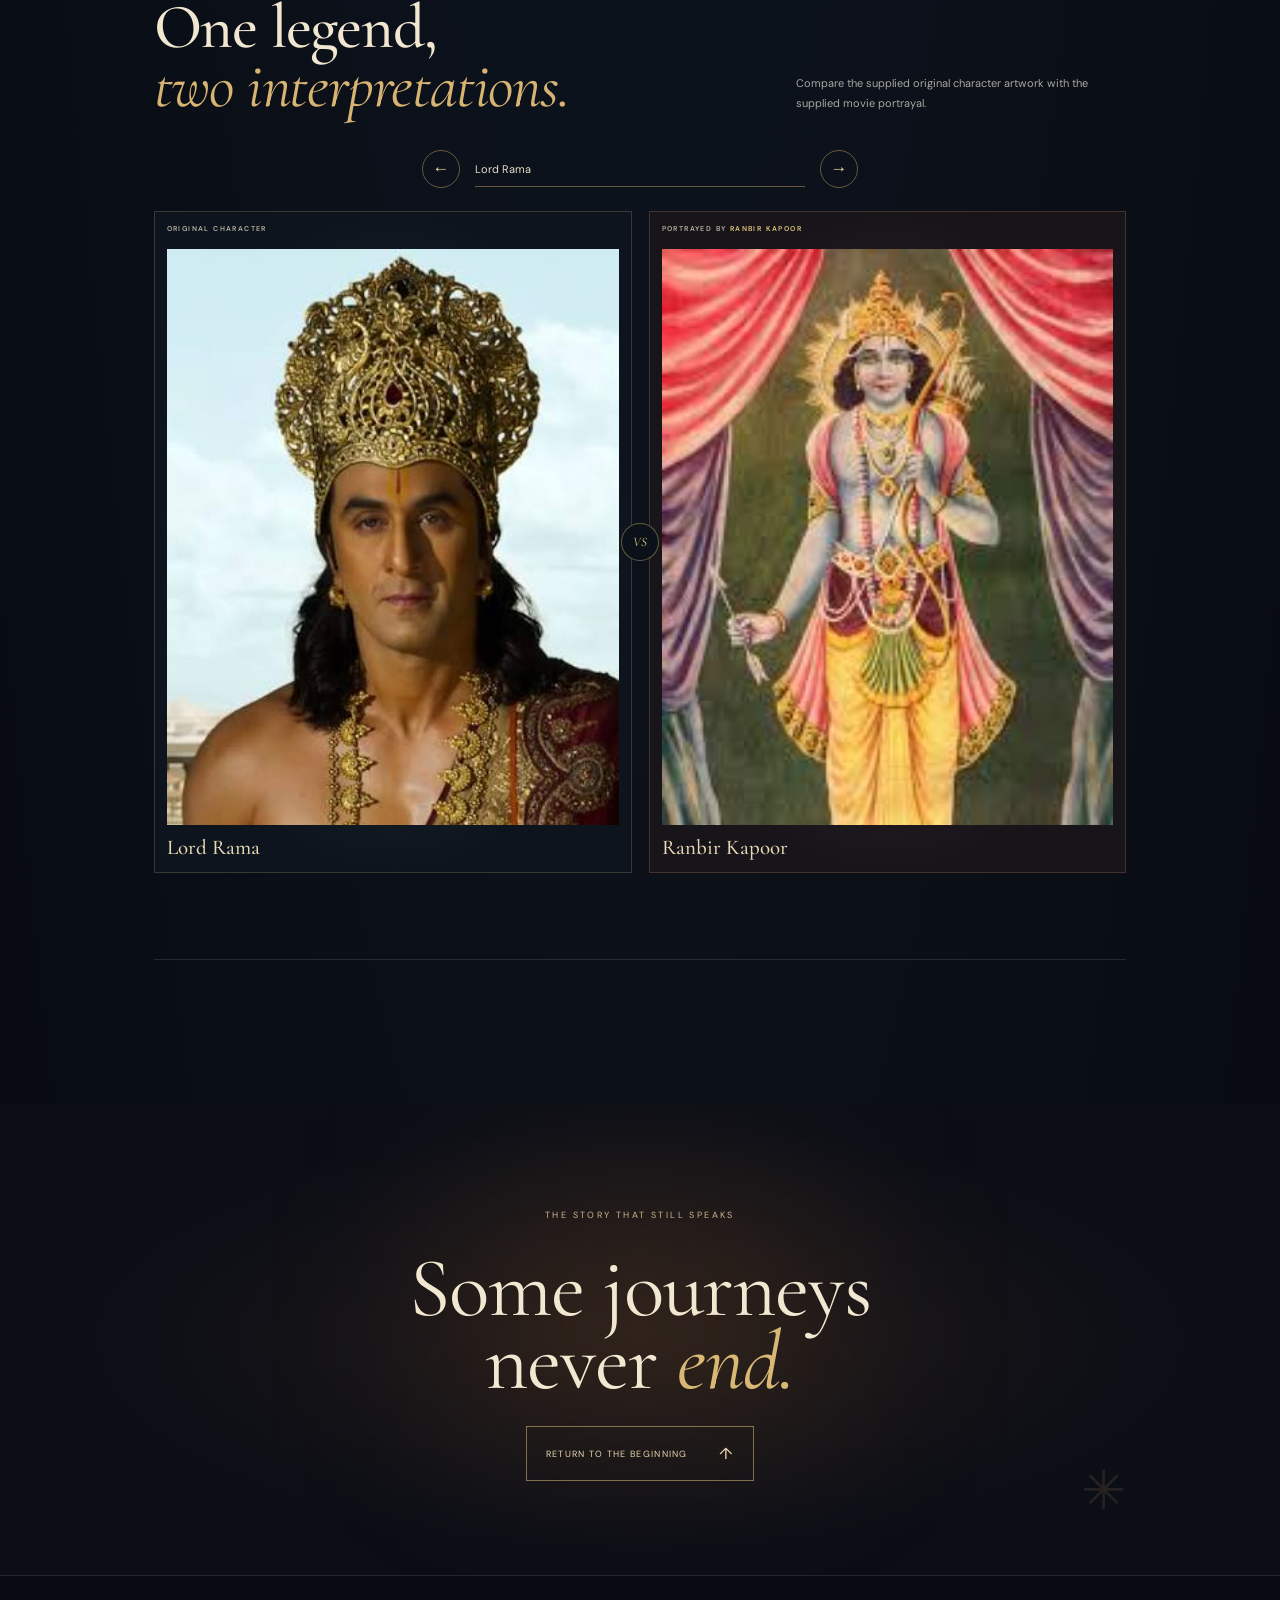
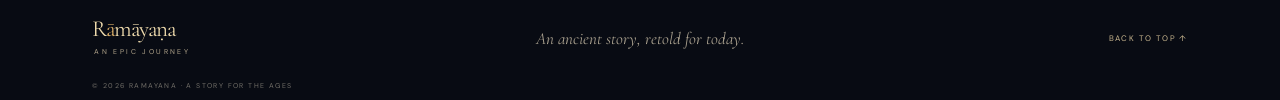
==== commit c3d2ced4: "Build interactive Ramayana character experience" ====
--- a/index.html
+++ b/index.html
@@ -11,6 +11,7 @@
   <link rel="preconnect" href="https://fonts.gstatic.com" crossorigin>
   <link href="https://fonts.googleapis.com/css2?family=Cormorant+Garamond:wght@400;500;600;700&family=DM+Sans:wght@400;500;600;700&display=swap" rel="stylesheet">
   <link rel="stylesheet" href="styles.css">
+  <link rel="stylesheet" href="characters.css">
 </head>
 <body>
   <header class="site-header">
@@ -80,14 +81,131 @@
       </div>
     </section>
 
-    <section class="characters section-pad" id="characters">
-      <div class="section-kicker"><span>03</span><i></i> THE HEART OF THE EPIC</div>
-      <h2>Guided by <em>devotion.</em><br>Defined by choice.</h2>
-      <div class="character-grid">
-        <article><span class="character-mark">R</span><p class="eyebrow">THE EXILED PRINCE</p><h3>Rama</h3><p>Steadfast in duty. Unshaken in purpose.</p></article>
-        <article><span class="character-mark">S</span><p class="eyebrow">THE FEARLESS HEART</p><h3>Sita</h3><p>Grace and courage, tested by fate.</p></article>
-        <article><span class="character-mark">H</span><p class="eyebrow">THE DEVOTED ALLY</p><h3>Hanuman</h3><p>Boundless strength, given in service.</p></article>
-      </div>
+    <section class="characters section-pad" id="characters" aria-labelledby="characters-title">
+      <div class="character-masthead">
+        <div class="section-kicker"><span>03</span><i></i> THE HEART OF THE EPIC</div>
+        <p class="eyebrow">A LIVING LEGACY · FOURTEEN LIVES</p>
+        <h2 id="characters-title">Characters of<br><em>the Ramayana</em></h2>
+        <p class="character-intro">Discover the legendary figures of the epic and the actors bringing them to life.</p>
+      </div>
+
+      <nav class="character-subnav" aria-label="Characters section navigation">
+        <a href="#character-overview">Overview</a>
+        <a href="#character-profiles">Profiles</a>
+        <a href="#relationship-explorer">Relationships</a>
+        <a href="#kingdom-explorer">Kingdoms &amp; allegiance</a>
+        <a href="#character-comparison">Original vs portrayal</a>
+      </nav>
+
+      <section class="character-subsection" id="character-overview" aria-labelledby="overview-title">
+        <div class="character-section-heading">
+          <div><p class="eyebrow">MEET THE LEGENDARY FIGURES</p><h3 id="overview-title">Choose a <em>side of the story.</em></h3></div>
+          <p>Explore each character’s original artwork, movie portrayal and place in the epic.</p>
+        </div>
+        <div class="character-toolbar">
+          <div class="character-filters" role="group" aria-label="Filter characters">
+            <button type="button" class="is-active" data-character-filter="all" aria-pressed="true">All 14</button>
+            <button type="button" data-character-filter="rama" aria-pressed="false">Rama’s side</button>
+            <button type="button" data-character-filter="ravana" aria-pressed="false">Ravana’s side</button>
+            <button type="button" data-character-filter="royal" aria-pressed="false">Royal household</button>
+            <button type="button" data-character-filter="warriors" aria-pressed="false">Warriors</button>
+            <button type="button" data-character-filter="royals" aria-pressed="false">Royal family</button>
+            <button type="button" data-character-filter="allies" aria-pressed="false">Divine &amp; allies</button>
+          </div>
+          <label class="character-search"><span class="sr-only">Search characters</span><input id="characterSearch" type="search" placeholder="Search characters" autocomplete="off"><span aria-hidden="true">⌕</span></label>
+        </div>
+        <div class="character-groups" id="characterGallery">
+          <section class="character-category" data-character-category="rama" aria-labelledby="rama-side-title">
+            <div class="category-heading category-ayodhya"><span>01</span><div><p class="eyebrow">AYODHYA · ALLIES · DEVOTION</p><h4 id="rama-side-title">Rama’s side</h4></div><i></i></div>
+            <div class="character-grid" data-character-grid="rama"></div>
+          </section>
+          <section class="character-category" data-character-category="ravana" aria-labelledby="ravana-side-title">
+            <div class="category-heading category-lanka"><span>02</span><div><p class="eyebrow">LANKA · ROYALTY · POWER</p><h4 id="ravana-side-title">Ravana’s side</h4></div><i></i></div>
+            <div class="character-grid" data-character-grid="ravana"></div>
+          </section>
+          <section class="character-category" data-character-category="royal" aria-labelledby="royal-household-title">
+            <div class="category-heading category-household"><span>03</span><div><p class="eyebrow">PROMISES · SUCCESSION · AYODHYA</p><h4 id="royal-household-title">Ayodhya royal household</h4></div><i></i></div>
+            <div class="character-grid" data-character-grid="royal"></div>
+          </section>
+          <p class="character-empty" id="characterEmpty" hidden>No characters match that search.</p>
+        </div>
+      </section>
+
+      <section class="character-subsection profile-subsection" id="character-profiles" aria-labelledby="profiles-title">
+        <div class="character-section-heading">
+          <div><p class="eyebrow">A CLOSER LOOK</p><h3 id="profiles-title">Character <em>profiles.</em></h3></div>
+          <p>See the original artwork and actor portrayal side by side, then follow the relationships that shape each life.</p>
+        </div>
+        <div class="profile-navigation">
+          <button type="button" class="profile-arrow" id="previousCharacter" aria-label="Previous character">← <span>PREVIOUS</span></button>
+          <label><span class="sr-only">Choose a character profile</span><select id="profileSelect"></select></label>
+          <button type="button" class="profile-arrow" id="nextCharacter" aria-label="Next character"><span>NEXT</span> →</button>
+        </div>
+        <article class="character-profile-card" id="profileCard" aria-live="polite">
+          <div class="profile-visuals">
+            <figure class="profile-image-frame original-frame">
+              <figcaption>ORIGINAL CHARACTER</figcaption>
+              <button type="button" class="image-zoom" data-zoom-image="profileOriginal"><img id="profileOriginal" alt=""></button>
+            </figure>
+            <figure class="profile-image-frame portrayal-frame">
+              <figcaption>PORTRAYED BY <span id="profileActorLabel"></span></figcaption>
+              <button type="button" class="image-zoom" data-zoom-image="profileActor"><img id="profileActor" alt=""></button>
+              <p class="portrayal-note" id="profilePortrayalNote" hidden></p>
+            </figure>
+          </div>
+          <div class="profile-copy">
+            <p class="eyebrow" id="profileEpithet"></p>
+            <h4 id="profileName"></h4>
+            <p class="profile-actor-line">Portrayed by <strong id="profileActorName"></strong></p>
+            <div class="profile-badges"><span id="profileOrigin"></span><span id="profileAllegiance"></span></div>
+            <p class="profile-description" id="profileDescription"></p>
+            <div class="profile-facts"><div><h5>Family &amp; connections</h5><ul id="profileRelationships"></ul></div><div><h5>Mythological significance</h5><p id="profileSignificance"></p></div></div>
+            <button type="button" class="text-link profile-compare-link" id="compareThisCharacter">Compare original &amp; portrayal <span>↘</span></button>
+          </div>
+        </article>
+      </section>
+
+      <section class="character-subsection relationship-subsection" id="relationship-explorer" aria-labelledby="relationship-title">
+        <div class="character-section-heading">
+          <div><p class="eyebrow">KINSHIP · MARRIAGE · ALLIANCE</p><h3 id="relationship-title">A web of <em>destiny.</em></h3></div>
+          <p>Follow family ties and changing loyalties. Select any portrait to open that character’s profile.</p>
+        </div>
+        <div class="relationship-legend" aria-label="Relationship line key">
+          <span><i class="legend-family"></i> Family</span><span><i class="legend-marriage"></i> Marriage</span><span><i class="legend-alliance"></i> Alliance</span><span><i class="legend-advisory"></i> Counsel</span><span><i class="legend-conflict"></i> Conflict</span>
+        </div>
+        <div class="relationship-scroll" tabindex="0" aria-label="Scrollable relationship map">
+          <div class="relationship-canvas" id="relationshipCanvas"></div>
+        </div>
+        <p class="relationship-note"><span>VIBHISHANA’S JOURNEY</span> Born into Lanka’s royal family, he leaves Ravana’s court and becomes an ally of Rama.</p>
+      </section>
+
+      <section class="character-subsection kingdom-subsection" id="kingdom-explorer" aria-labelledby="kingdom-title">
+        <div class="character-section-heading">
+          <div><p class="eyebrow">ORIGIN · HOUSE · ALLEGIANCE</p><h3 id="kingdom-title">Two kingdoms.<br><em>Many loyalties.</em></h3></div>
+          <p>Explore Ayodhya and Lanka through their royal households, warriors and allies.</p>
+        </div>
+        <div class="kingdom-tabs" role="group" aria-label="Filter by kingdom or allegiance">
+          <button type="button" class="is-active" data-kingdom-filter="all" aria-pressed="true">All affiliations</button>
+          <button type="button" data-kingdom-filter="ayodhya" aria-pressed="false">Ayodhya household</button>
+          <button type="button" data-kingdom-filter="rama" aria-pressed="false">Rama’s alliance</button>
+          <button type="button" data-kingdom-filter="lanka" aria-pressed="false">Lanka</button>
+        </div>
+        <div class="kingdom-panels" id="kingdomPanels"></div>
+        <p class="kingdom-footnote">Origin and allegiance are shown separately. Vibhishana is of Lanka by birth and later joins Rama’s alliance.</p>
+      </section>
+
+      <section class="character-subsection comparison-subsection" id="character-comparison" aria-labelledby="comparison-title">
+        <div class="character-section-heading">
+          <div><p class="eyebrow">ARTWORK ↔ ACTOR PORTRAYAL</p><h3 id="comparison-title">One legend,<br><em>two interpretations.</em></h3></div>
+          <p>Compare the supplied original character artwork with the supplied movie portrayal.</p>
+        </div>
+        <div class="comparison-controls"><button type="button" id="previousComparison" aria-label="Previous comparison">←</button><label><span class="sr-only">Choose a character to compare</span><select id="comparisonSelect"></select></label><button type="button" id="nextComparison" aria-label="Next comparison">→</button></div>
+        <div class="comparison-pair" id="comparisonPair">
+          <figure class="comparison-image original-frame"><figcaption>ORIGINAL CHARACTER</figcaption><button type="button" class="image-zoom" data-zoom-image="comparisonOriginal"><img id="comparisonOriginal" alt=""></button><p id="comparisonOriginalCaption"></p></figure>
+          <div class="comparison-divider" aria-hidden="true">VS</div>
+          <figure class="comparison-image portrayal-frame"><figcaption>PORTRAYED BY <span id="comparisonActorLabel"></span></figcaption><button type="button" class="image-zoom" data-zoom-image="comparisonActor"><img id="comparisonActor" alt=""></button><p id="comparisonActorCaption"></p><small class="portrayal-note" id="comparisonPortrayalNote" hidden></small></figure>
+        </div>
+      </section>
     </section>
 
     <section class="closing" id="journey"><div class="closing-glow"></div><p class="eyebrow">THE STORY THAT STILL SPEAKS</p><h2>Some journeys<br>never <em>end.</em></h2><a class="button button-outline" href="#home">Return to the beginning <span>↑</span></a><span class="closing-ornament" aria-hidden="true">✳</span></section>
@@ -95,6 +213,12 @@
 
   <footer class="site-footer"><a class="wordmark" href="#home">R<span>ā</span>māyaṇa<small>AN EPIC JOURNEY</small></a><p>An ancient story, retold for today.</p><a href="#home" class="back-top">BACK TO TOP ↑</a><small class="copyright">© 2026 RAMAYANA · A STORY FOR THE AGES</small></footer>
   <div class="status-toast" role="status" aria-live="polite"></div>
+  <dialog class="character-image-dialog" id="characterImageDialog" aria-label="Enlarged character artwork">
+    <button type="button" class="image-dialog-close" id="closeCharacterImage" aria-label="Close enlarged image">×</button>
+    <img id="enlargedCharacterImage" alt="">
+    <p id="enlargedCharacterCaption"></p>
+  </dialog>
   <script src="script.js"></script>
+  <script src="characters.js"></script>
 </body>
 </html>
--- a/styles.css
+++ b/styles.css
@@ -12,3 +12,5 @@
 @media(max-width:850px){.hero-copy.hero-title-card{width:90%}.hero-title-card h1{font-size:clamp(62px,11vw,110px)}.main-nav{gap:13px}.nav-cta,.share-button{padding:10px 13px}.hero-socials{gap:12px}}
 @media(max-width:620px){.site-header{height:76px}.main-nav{align-items:stretch}.main-nav .nav-cta,.main-nav .share-button{margin-top:20px;text-align:center}.hero{min-height:700px;height:100svh}.hero-video{object-position:48% center}.hero-copy.hero-title-card{top:52%;width:92%}.hero-title-card .hero-credit{font-size:8px;letter-spacing:2.4px;margin-bottom:14px}.hero-title-card .hero-credit span{letter-spacing:2.4px}.hero-title-card h1{font-size:clamp(58px,15vw,88px);margin-bottom:17px}.hero-title-card .hero-release{font-size:11px;letter-spacing:2.8px}.hero-title-card .hero-format{font-size:8px;letter-spacing:1.8px;margin-bottom:20px}.hero-actions{gap:9px}.hero-button{min-width:0;padding:12px 16px;font-size:9px}.hero-bottomline{display:none}.video-source{left:6%;bottom:23px}.video-source-card{grid-template-columns:120px 1fr;width:min(318px,calc(100vw - 32px));padding:8px;gap:11px}.video-source-card img{width:120px;height:68px}.video-source-copy strong{font-size:18px}.hero-socials{right:6%;bottom:24px;gap:9px}.hero-socials button{width:20px;font-size:16px}}
 @media(hover:none){.hero:hover .video-source-card{opacity:0;visibility:hidden;transform:translateY(8px)}.video-source.is-open .video-source-card{opacity:1;visibility:visible;transform:translateY(0)}}
+.hero-copy.hero-title-card{top:57%}@media(max-width:620px){.hero-copy.hero-title-card{top:56%}}
+.hero:after{display:none}
--- a/characters.css
+++ b/characters.css
@@ -0,0 +1,19 @@
+.sr-only{position:absolute;width:1px;height:1px;padding:0;margin:-1px;overflow:hidden;clip:rect(0,0,0,0);white-space:nowrap;border:0}
+.characters[hidden],.character-card[hidden],.character-category[hidden],[hidden]{display:none!important}
+.characters{position:relative;overflow:clip;padding-top:120px;background:radial-gradient(ellipse at 50% 3%,#1b3440 0,#111b28 28%,#0b1019 68%,#080b13 100%)}
+.character-masthead{max-width:1100px;margin:0 auto 55px;text-align:center}.character-masthead .section-kicker{justify-content:center}.character-masthead>.eyebrow{margin:47px 0 16px;color:#b8c8c4}.character-masthead h2{font-size:clamp(56px,8vw,108px)!important;line-height:.82!important;letter-spacing:-2px!important;margin:0!important;color:#f2e7d1}.character-masthead h2 em{font-style:normal;color:#d9b875}.character-intro{max-width:480px;margin:24px auto 0;color:#c1c0b7;font:500 20px/1.45 var(--serif)}
+.character-subnav{position:sticky;top:0;z-index:4;display:flex;justify-content:center;gap:4px;margin:0 -1px;padding:12px 0;border-top:1px solid #ffffff20;border-bottom:1px solid #ffffff20;background:#0a1018ee;backdrop-filter:blur(14px);overflow-x:auto;scrollbar-width:thin}.character-subnav a{flex:0 0 auto;padding:11px 15px;color:#bdb9ae;font-size:9px;letter-spacing:1.1px;text-transform:uppercase;transition:color .2s,background .2s}.character-subnav a:hover,.character-subnav a:focus-visible{color:#f0d494;background:#ffffff09;outline:none}
+.character-subsection{padding:93px 0 86px;border-bottom:1px solid #ffffff1e;scroll-margin-top:72px}.character-section-heading{display:flex;align-items:end;justify-content:space-between;gap:30px;margin:0 0 34px}.character-section-heading .eyebrow{margin:0 0 13px;color:#bca778;font-size:8px;letter-spacing:2px}.character-section-heading h3{margin:0;color:#f1e6d0;font:500 clamp(39px,5vw,63px)/.94 var(--serif);letter-spacing:-1.2px}.character-section-heading h3 em{color:#d8b473;font-weight:400}.character-section-heading>p{max-width:330px;margin:0 0 3px;color:#a9a8a2;font-size:11px;line-height:1.85}
+.character-toolbar{display:flex;justify-content:space-between;align-items:center;gap:20px;margin:0 0 34px}.character-filters{display:flex;flex-wrap:wrap;gap:7px}.character-filters button,.kingdom-tabs button{border:1px solid #d5c08d36;border-radius:999px;padding:9px 13px;background:#ffffff04;color:#c4bda9;font:500 9px var(--sans);letter-spacing:.4px;cursor:pointer;transition:all .2s}.character-filters button:hover,.character-filters button.is-active,.kingdom-tabs button:hover,.kingdom-tabs button.is-active{border-color:#d7b776;background:#d1a75a1b;color:#f2d99f}.character-search{display:flex;align-items:center;gap:6px;width:205px;flex:0 0 205px;border-bottom:1px solid #ad9b6b80}.character-search input,.profile-navigation select,.comparison-controls select{width:100%;border:0;outline:none;background:transparent;color:#e7dec9;font:11px var(--sans);padding:10px 0}.character-search input::placeholder{color:#888a87}.character-search span{font-size:20px;color:#d6b879}
+.character-category{margin:0 0 48px}.category-heading{display:flex;align-items:center;gap:16px;margin-bottom:19px}.category-heading>span{color:#ad9665;font:italic 26px var(--serif)}.category-heading .eyebrow{margin:0 0 3px;color:#929b96;font-size:7px;letter-spacing:1.7px}.category-heading h4{margin:0;color:#e9ddc5;font:500 25px var(--serif)}.category-heading>i{height:1px;flex:1;margin-left:15px;background:linear-gradient(90deg,#d0ad676b,transparent)}.category-lanka h4{color:#dfb0a2}.category-lanka>span{color:#b35e4f}.category-household h4{color:#c8c2dc}.category-household>span{color:#a694bd}
+.character-grid{display:grid;grid-template-columns:repeat(4,minmax(0,1fr));gap:18px}.character-card{display:flex;flex-direction:column;gap:11px;width:100%;padding:0;border:0;background:transparent;text-align:left;color:inherit;cursor:pointer;min-width:0}.character-card-image{display:block;position:relative;aspect-ratio:4/5;overflow:hidden;border:1px solid #e0c88d35;background:radial-gradient(ellipse at 50% 36%,#344149,#111821 66%);padding:9px;transition:border-color .25s,box-shadow .25s,transform .25s}.character-card-lanka .character-card-image{background:radial-gradient(ellipse at 50% 36%,#59362f,#17131a 68%);border-color:#d28b6e38}.character-card-image img{display:block;width:100%;height:100%;object-fit:contain;transition:transform .45s}.character-card:hover .character-card-image,.character-card:focus-visible .character-card-image{border-color:#e2c077;box-shadow:0 0 24px #d7ac6729;transform:translateY(-3px)}.character-card-lanka:hover .character-card-image{border-color:#d8876c;box-shadow:0 0 24px #b8503b30}.character-card:hover img{transform:scale(1.035)}.character-card:focus-visible{outline:2px solid #f2d99f;outline-offset:4px}.character-card-index{position:absolute;top:14px;left:15px;color:#f0d89e;font:italic 14px var(--serif);text-shadow:0 1px 8px #000}.character-card-action{position:absolute;bottom:10px;right:11px;padding:7px 9px;background:#080d15c9;color:#ebd39e;font:600 7px var(--sans);letter-spacing:1.3px;opacity:0;transform:translateY(4px);transition:opacity .2s,transform .2s}.character-card:hover .character-card-action,.character-card:focus-visible .character-card-action{opacity:1;transform:translateY(0)}.character-card-copy{display:flex;flex-direction:column;gap:4px;padding:0 2px}.character-card-epithet{color:#a8a08f;font-size:7px;letter-spacing:1.5px;text-transform:uppercase}.character-card-copy strong{color:#f0e4cc;font:500 23px/1.05 var(--serif)}.character-card-actor{color:#96958f;font-size:9px;line-height:1.5}.character-card-actor b{color:#d0b67e;font-weight:500}.character-empty{padding:30px 0;color:#aaa;font:italic 18px var(--serif)}
+.profile-subsection{background:linear-gradient(90deg,#d7ac6707,transparent 45%,#53a9b407)}.profile-navigation{display:flex;align-items:center;justify-content:space-between;gap:18px;margin:0 0 17px;padding:12px 15px;border:1px solid #ffffff21;background:#ffffff04}.profile-navigation label{width:min(440px,55%)}.profile-navigation select,.comparison-controls select{appearance:none;cursor:pointer}.profile-navigation option,.comparison-controls option{background:#111821;color:#f2e8d1}.profile-arrow{border:0;background:transparent;color:#d9bd7b;font:600 8px var(--sans);letter-spacing:1.5px;cursor:pointer}.profile-arrow span{padding:0 7px}.character-profile-card{display:grid;grid-template-columns:minmax(0,1.05fr) minmax(300px,.95fr);gap:40px;padding:18px;border:1px solid #d7c18e2e;background:linear-gradient(135deg,#ffffff08,#ffffff02);box-shadow:0 20px 70px #0003}.profile-visuals{display:grid;grid-template-columns:1fr 1fr;gap:13px;min-width:0}.profile-image-frame,.comparison-image{position:relative;min-width:0;margin:0;padding:10px;border:1px solid #d7c18e36;background:radial-gradient(ellipse at center,#26343b,#0d141d 70%)}.portrayal-frame{background:radial-gradient(ellipse at center,#49342d,#17141a 70%);border-color:#c57e6145}.profile-image-frame figcaption,.comparison-image figcaption{position:relative;z-index:1;min-height:25px;color:#b9b2a2;font:600 7px var(--sans);letter-spacing:1.4px}.profile-image-frame figcaption span,.comparison-image figcaption span{color:#e4c87f}.image-zoom{display:grid;place-items:center;position:relative;width:100%;height:clamp(260px,34vw,445px);padding:0;border:0;background:#060a10;cursor:zoom-in;overflow:hidden}.image-zoom img{display:block;width:100%;height:100%;object-fit:contain;transition:transform .35s}.image-zoom:hover img{transform:scale(1.025)}.image-zoom:after{content:"VIEW FULL IMAGE +";position:absolute;right:9px;bottom:9px;padding:7px;background:#060a10c9;color:#f0d49a;font:600 7px var(--sans);letter-spacing:1px;opacity:0;transition:opacity .2s}.image-zoom:hover:after,.image-zoom:focus-visible:after{opacity:1}.image-zoom:focus-visible{outline:2px solid #f2d99f;outline-offset:-2px}.image-missing{position:relative;background:#111820!important}.image-missing:after{content:"SUPPLIED IMAGE UNAVAILABLE";position:absolute;inset:0;display:grid;place-items:center;padding:14px;color:#b8aa88;font:600 8px/1.6 var(--sans);letter-spacing:1px;text-align:center}.image-missing img{opacity:0}
+.profile-copy{align-self:center;padding:18px 20px 20px 0}.profile-copy>.eyebrow{margin:0 0 10px;color:#b9a06a;font-size:8px;letter-spacing:2px}.profile-copy h4{margin:0;color:#f2e4c7;font:500 clamp(43px,5vw,66px)/.88 var(--serif)}.profile-actor-line{margin:13px 0 16px;color:#a6a49b;font-size:10px}.profile-actor-line strong{color:#e1c98f;font-weight:500}.profile-badges{display:flex;flex-wrap:wrap;gap:6px;margin:0 0 20px}.profile-badges span{padding:6px 8px;border:1px solid #d7c18e39;color:#c7b98f;font-size:7px;letter-spacing:.8px}.profile-badges span+span{border-color:#5da5a64f;color:#a9ccca}.profile-description{color:#e5dece;font:500 18px/1.5 var(--serif)}.profile-facts{display:grid;grid-template-columns:1fr 1fr;gap:18px;margin-top:23px;padding-top:17px;border-top:1px solid #ffffff20}.profile-facts h5{margin:0 0 9px;color:#d4b875;font-size:8px;letter-spacing:1.2px;text-transform:uppercase}.profile-facts ul{margin:0;padding-left:14px;color:#aaa79d;font-size:9px;line-height:1.8}.profile-facts p{margin:0;color:#aaa79d;font-size:9px;line-height:1.8}.profile-compare-link{margin-top:19px;background:transparent;border:0;cursor:pointer;font-family:var(--sans)}
+.relationship-subsection{overflow:hidden}.relationship-legend{display:flex;flex-wrap:wrap;gap:17px;margin:0 0 16px;color:#b3b0a7;font-size:8px;letter-spacing:.4px}.relationship-legend span{display:flex;align-items:center;gap:7px}.relationship-legend i{display:inline-block;width:26px;height:2px;background:#bca878}.relationship-legend .legend-marriage{height:4px;border-top:1px solid #e6c47c;border-bottom:1px solid #e6c47c;background:none}.relationship-legend .legend-alliance{background:repeating-linear-gradient(90deg,#69b8ad 0 5px,transparent 5px 8px)}.relationship-legend .legend-advisory{background:repeating-linear-gradient(90deg,#ad8dc0 0 2px,transparent 2px 5px)}.relationship-legend .legend-conflict{background:repeating-linear-gradient(90deg,#db715c 0 7px,transparent 7px 10px)}.relationship-scroll{overflow:auto;border:1px solid #ffffff1a;background:radial-gradient(ellipse at 50% 45%,#172532,#0b111a 74%);scrollbar-color:#866d46 #111821;scrollbar-width:thin}.relationship-canvas{position:relative;width:1240px;height:520px;margin:auto}.relationship-lines{position:absolute;inset:0;width:100%;height:100%;overflow:visible}.relationship-edge{stroke:#b4a078;stroke-width:1.5;opacity:.55}.edge-marriage{stroke:#e4c27a;stroke-width:2.3}.edge-alliance{stroke:#68b9b0;stroke-dasharray:7 5;stroke-width:2}.edge-advisory{stroke:#aa88bd;stroke-dasharray:2 5}.edge-conflict{stroke:#d46d58;stroke-dasharray:8 5;stroke-width:2}.relationship-node{position:absolute;display:flex;align-items:center;gap:8px;width:136px;min-height:62px;padding:7px;border:1px solid #d3bf8d69;background:#0c141deF;color:#f1e4c8;text-align:left;cursor:pointer;transition:border-color .2s,transform .2s,box-shadow .2s}.relationship-node img{flex:0 0 38px;width:38px;height:45px;object-fit:contain;background:#17232b}.relationship-node span{display:flex;min-width:0;flex-direction:column;gap:4px}.relationship-node strong{font:500 15px/1 var(--serif)}.relationship-node small{color:#a9aaa2;font-size:6px;line-height:1.35;letter-spacing:.3px}.relationship-node:hover,.relationship-node:focus-visible{z-index:2;border-color:#f0d088;box-shadow:0 0 20px #d3a8553b;transform:translateY(-2px);outline:none}.relationship-node-vibhishana{border-color:#68b9b0}.relationship-note{display:flex;align-items:center;gap:12px;margin:15px 0 0;padding:13px 16px;border-left:2px solid #65aaa3;background:#70aca60b;color:#bbb8ad;font-size:10px;line-height:1.6}.relationship-note span{flex:0 0 auto;color:#9dc8c1;font:600 7px var(--sans);letter-spacing:1.3px}
+.kingdom-tabs{display:flex;flex-wrap:wrap;gap:7px;margin:0 0 22px}.kingdom-panels{display:grid;grid-template-columns:repeat(2,minmax(0,1fr));gap:18px}.kingdom-identity{min-width:0;padding:23px;border:1px solid #d8b66c44;background:radial-gradient(ellipse at 50% 0,#b98d4014,transparent 60%),#0d131c}.kingdom-lanka{border-color:#bf6a554a;background:radial-gradient(ellipse at 50% 0,#a43e2b21,transparent 60%),#0d1119}.kingdom-alliance{border-color:#65b4ad4c;background:radial-gradient(ellipse at 50% 0,#31898220,transparent 60%),#0d131c}.kingdom-identity header .eyebrow{margin:0 0 7px;color:#c7ae72;font-size:7px;letter-spacing:1.6px}.kingdom-lanka header .eyebrow{color:#d38f7d}.kingdom-identity h4{margin:0;color:#efdfbd;font:500 34px var(--serif)}.kingdom-identity header>p:last-child{max-width:390px;margin:6px 0 20px;color:#a9a69c;font-size:9px;line-height:1.7}.kingdom-character-grid{display:grid;grid-template-columns:repeat(4,minmax(0,1fr));gap:13px 8px}.kingdom-character{display:flex;min-width:0;flex-direction:column;align-items:center;gap:5px;padding:5px;border:0;background:transparent;text-align:center;cursor:pointer}.kingdom-portrait{display:grid;place-items:center;width:61px;height:61px;overflow:hidden;border:1px solid #ddbd774f;border-radius:50%;background:#111923}.kingdom-lanka .kingdom-portrait{border-color:#d17f694f;background:#221616}.kingdom-character img{width:100%;height:100%;object-fit:contain}.kingdom-character strong{color:#e8ddc8;font:500 15px/1 var(--serif)}.kingdom-character small{min-height:15px;color:#9e9a8d;font-size:6px;line-height:1.3;letter-spacing:.4px}.kingdom-character:hover .kingdom-portrait,.kingdom-character:focus-visible .kingdom-portrait{border-color:#f0d28e;box-shadow:0 0 14px #deb86142}.kingdom-character:focus-visible{outline:1px solid #f0d28e;outline-offset:2px}.kingdom-footnote{margin:16px 0 0;color:#aaa99f;font-size:9px;line-height:1.7}.kingdom-footnote:before{content:"↗ ";color:#7bc0b5}
+.comparison-controls{display:flex;justify-content:center;align-items:center;gap:15px;margin:0 0 23px}.comparison-controls button{width:38px;height:38px;border:1px solid #d4b16d70;border-radius:50%;background:transparent;color:#ecd7a7;font-size:17px;cursor:pointer}.comparison-controls label{width:min(330px,60%);border-bottom:1px solid #d4b16d70}.comparison-controls button:hover{background:#d4b16d1b}.comparison-pair{position:relative;display:grid;grid-template-columns:1fr 1fr;gap:17px}.comparison-image{padding:12px}.comparison-image .image-zoom{height:clamp(300px,45vw,600px)}.comparison-image>p{margin:10px 0 0;color:#e8d9b6;font:500 21px var(--serif)}.comparison-divider{position:absolute;z-index:1;top:50%;left:50%;display:grid;place-items:center;width:38px;height:38px;border:1px solid #d9b87570;border-radius:50%;background:#0b1119;color:#e5c77f;font:italic 13px var(--serif);transform:translate(-50%,-50%)}
+.character-image-dialog{position:fixed;max-width:min(92vw,1100px);max-height:92vh;padding:22px;border:1px solid #d7b9768a;background:#0a1018;color:#f2e8d1;box-shadow:0 20px 100px #000c}.character-image-dialog::backdrop{background:#05070bbf;backdrop-filter:blur(5px)}.character-image-dialog>img{display:block;max-width:min(86vw,1000px);max-height:78vh;object-fit:contain}.character-image-dialog>p{margin:12px 0 0;color:#c5b58d;font:italic 16px var(--serif);text-align:center}.image-dialog-close{position:absolute;z-index:1;top:7px;right:7px;width:35px;height:35px;border:1px solid #ffffff55;border-radius:50%;background:#080b13;color:#f2e8d1;font-size:23px;cursor:pointer}
+.portrayal-note{display:block;margin:9px 0 0;color:#d6b779;font-size:8px;line-height:1.55;letter-spacing:.3px}.portrayal-note[hidden]{display:none}
+@media(max-width:980px){.character-grid{grid-template-columns:repeat(3,minmax(0,1fr))}.character-section-heading{align-items:start}.character-profile-card{grid-template-columns:1fr;gap:20px}.profile-copy{padding:10px 12px 20px}.profile-visuals .image-zoom{height:clamp(310px,50vw,520px)}.kingdom-character-grid{grid-template-columns:repeat(4,minmax(0,1fr))}}
+@media(max-width:680px){.characters{padding:90px 6% 100px}.character-masthead{margin-bottom:35px}.character-masthead>.eyebrow{margin-top:35px}.character-masthead h2{font-size:clamp(52px,13vw,78px)!important}.character-intro{font-size:18px}.character-subnav{justify-content:flex-start;margin:0 -6vw;padding:8px 5vw}.character-subnav a{padding:10px 12px;font-size:8px}.character-subsection{padding:67px 0 61px;scroll-margin-top:54px}.character-section-heading{display:block;margin-bottom:25px}.character-section-heading h3{font-size:43px}.character-section-heading>p{margin-top:15px}.character-toolbar{display:block}.character-filters{flex-wrap:nowrap;overflow:auto;padding-bottom:9px;scrollbar-width:thin}.character-filters button{flex:0 0 auto}.character-search{width:100%;margin-top:11px}.character-grid{grid-template-columns:repeat(2,minmax(0,1fr));gap:20px 12px}.character-card-copy strong{font-size:20px}.character-card-actor{font-size:8px}.category-heading{gap:10px}.category-heading h4{font-size:23px}.category-heading>i{margin-left:3px}.profile-navigation{gap:6px;padding:10px 7px}.profile-arrow span{display:none}.profile-navigation label{width:min(68%,330px)}.profile-visuals{grid-template-columns:1fr;gap:10px}.profile-visuals .image-zoom{height:clamp(320px,105vw,560px)}.profile-copy{padding:10px 6px 18px}.profile-copy h4{font-size:52px}.profile-description{font-size:17px}.profile-facts{grid-template-columns:1fr;gap:16px}.relationship-legend{gap:11px}.relationship-legend span{font-size:7px}.relationship-canvas{margin:0}.relationship-note{display:block}.relationship-note span{display:block;margin-bottom:5px}.kingdom-panels{grid-template-columns:1fr}.kingdom-identity{padding:17px}.kingdom-character-grid{grid-template-columns:repeat(4,minmax(0,1fr));gap:11px 5px}.kingdom-portrait{width:54px;height:54px}.kingdom-character strong{font-size:13px}.comparison-pair{grid-template-columns:1fr;gap:15px}.comparison-image .image-zoom{height:clamp(330px,105vw,560px)}.comparison-divider{top:50%;left:50%}.character-image-dialog{padding:13px}}
+@media(prefers-reduced-motion:reduce){.character-card,.character-card-image,.character-card img,.character-card-action,.image-zoom img,.relationship-node,.character-subnav a{transition:none!important;scroll-behavior:auto}}
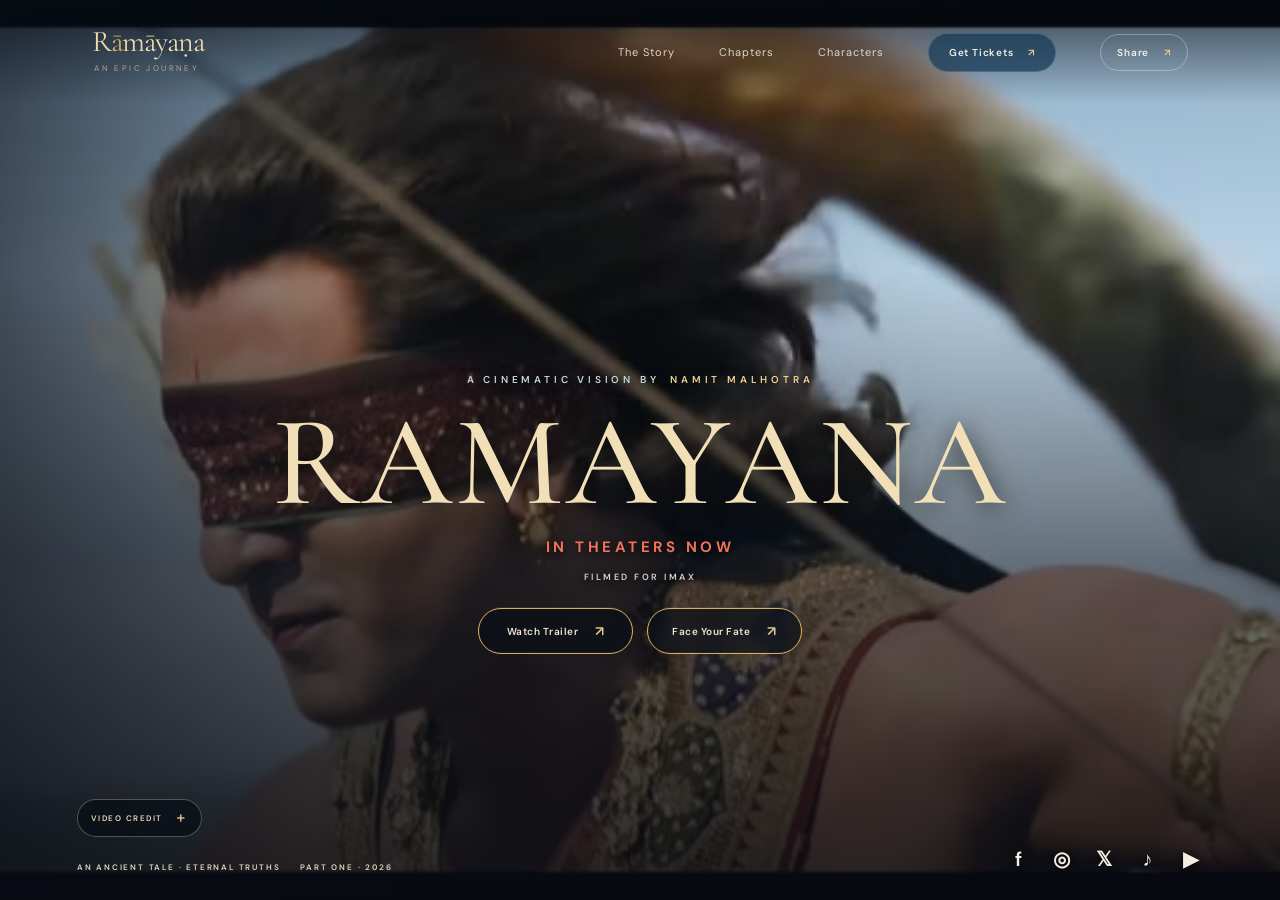
==== commit b8e466de: "Split character experience into its own page" ====
--- a/index.html
+++ b/index.html
@@ -11,21 +11,19 @@
   <link rel="preconnect" href="https://fonts.gstatic.com" crossorigin>
   <link href="https://fonts.googleapis.com/css2?family=Cormorant+Garamond:wght@400;500;600;700&family=DM+Sans:wght@400;500;600;700&display=swap" rel="stylesheet">
   <link rel="stylesheet" href="styles.css">
-  <link rel="stylesheet" href="characters.css">
 </head>
 <body>
   <header class="site-header">
-    <a class="wordmark" href="#home" aria-label="Ramayana home">R<span>ā</span>māyaṇa<small>AN EPIC JOURNEY</small></a>
+    <a class="wordmark" href="index.html" aria-label="Ramayana home">R<span>ā</span>māyaṇa<small>AN EPIC JOURNEY</small></a>
     <button class="menu-toggle" aria-label="Open navigation" aria-expanded="false"><span></span><span></span></button>
     <nav class="main-nav" aria-label="Main navigation">
-      <a href="#story">The Story</a>
-      <a href="#chapters">Chapters</a>
-      <a href="#characters">Characters</a>
+      <a href="story.html#story">The Story</a>
+      <a href="story.html#chapters">Chapters</a>
+      <a href="characters.html">Characters</a>
       <button class="nav-cta" type="button" data-coming-soon="Get Tickets">Get Tickets <span>↗</span></button>
       <button class="share-button" type="button" data-coming-soon="Share">Share <span>↗</span></button>
     </nav>
   </header>
-
   <main>
     <section class="hero" id="home" aria-labelledby="hero-title">
       <video class="hero-video" autoplay muted loop playsinline preload="auto" poster="assets/ramayana-trailer-thumbnail.jpg" aria-label="Ramayana cinematic trailer playing in the background">
@@ -59,166 +57,8 @@
       </div>
     </section>
 
-    <section class="story section-pad" id="story">
-      <div class="section-kicker"><span>01</span><i></i> THE STORY</div>
-      <div class="story-grid">
-        <h2>A promise.<br>A <em>proving ground.</em><br>A way home.</h2>
-        <div class="story-copy"><p class="lead">The Ramayana is more than an epic. It is a passage through love, loss, loyalty and the choices that shape us.</p><p>Follow Rama, Sita and Lakshmana from the golden courts of Ayodhya into the wilds of exile—and toward a battle that will decide the fate of two worlds.</p><a class="text-link" href="#chapters">Discover the story <span>↗</span></a></div>
-      </div>
-    </section>
-
-    <section class="chapters section-pad" id="chapters">
-      <div class="section-kicker"><span>02</span><i></i> THE JOURNEY</div>
-      <div class="chapter-heading"><h2>Seven kandas.<br><em>One timeless journey.</em></h2><p>From the first promise to the final return, every chapter brings a test of heart and spirit.</p></div>
-      <div class="chapter-list">
-        <a href="#journey"><span class="chapter-num">01</span><span class="chapter-name">Bāla Kāṇḍa</span><span class="chapter-desc">The beginning of a legend</span><span class="chapter-arrow">↗</span></a>
-        <a href="#journey"><span class="chapter-num">02</span><span class="chapter-name">Ayodhyā Kāṇḍa</span><span class="chapter-desc">A crown set aside</span><span class="chapter-arrow">↗</span></a>
-        <a href="#journey"><span class="chapter-num">03</span><span class="chapter-name">Araṇya Kāṇḍa</span><span class="chapter-desc">Into the forest unknown</span><span class="chapter-arrow">↗</span></a>
-        <a href="#journey"><span class="chapter-num">04</span><span class="chapter-name">Kiṣkindhā Kāṇḍa</span><span class="chapter-desc">Allies found, hope renewed</span><span class="chapter-arrow">↗</span></a>
-        <a href="#journey"><span class="chapter-num">05</span><span class="chapter-name">Sundara Kāṇḍa</span><span class="chapter-desc">A leap across the ocean</span><span class="chapter-arrow">↗</span></a>
-        <a href="#journey"><span class="chapter-num">06</span><span class="chapter-name">Yuddha Kāṇḍa</span><span class="chapter-desc">The battle for dharma</span><span class="chapter-arrow">↗</span></a>
-        <a href="#journey"><span class="chapter-num">07</span><span class="chapter-name">Uttara Kāṇḍa</span><span class="chapter-desc">The legacy lives on</span><span class="chapter-arrow">↗</span></a>
-      </div>
-    </section>
-
-    <section class="characters section-pad" id="characters" aria-labelledby="characters-title">
-      <div class="character-masthead">
-        <div class="section-kicker"><span>03</span><i></i> THE HEART OF THE EPIC</div>
-        <p class="eyebrow">A LIVING LEGACY · FOURTEEN LIVES</p>
-        <h2 id="characters-title">Characters of<br><em>the Ramayana</em></h2>
-        <p class="character-intro">Discover the legendary figures of the epic and the actors bringing them to life.</p>
-      </div>
-
-      <nav class="character-subnav" aria-label="Characters section navigation">
-        <a href="#character-overview">Overview</a>
-        <a href="#character-profiles">Profiles</a>
-        <a href="#relationship-explorer">Relationships</a>
-        <a href="#kingdom-explorer">Kingdoms &amp; allegiance</a>
-        <a href="#character-comparison">Original vs portrayal</a>
-      </nav>
-
-      <section class="character-subsection" id="character-overview" aria-labelledby="overview-title">
-        <div class="character-section-heading">
-          <div><p class="eyebrow">MEET THE LEGENDARY FIGURES</p><h3 id="overview-title">Choose a <em>side of the story.</em></h3></div>
-          <p>Explore each character’s original artwork, movie portrayal and place in the epic.</p>
-        </div>
-        <div class="character-toolbar">
-          <div class="character-filters" role="group" aria-label="Filter characters">
-            <button type="button" class="is-active" data-character-filter="all" aria-pressed="true">All 14</button>
-            <button type="button" data-character-filter="rama" aria-pressed="false">Rama’s side</button>
-            <button type="button" data-character-filter="ravana" aria-pressed="false">Ravana’s side</button>
-            <button type="button" data-character-filter="royal" aria-pressed="false">Royal household</button>
-            <button type="button" data-character-filter="warriors" aria-pressed="false">Warriors</button>
-            <button type="button" data-character-filter="royals" aria-pressed="false">Royal family</button>
-            <button type="button" data-character-filter="allies" aria-pressed="false">Divine &amp; allies</button>
-          </div>
-          <label class="character-search"><span class="sr-only">Search characters</span><input id="characterSearch" type="search" placeholder="Search characters" autocomplete="off"><span aria-hidden="true">⌕</span></label>
-        </div>
-        <div class="character-groups" id="characterGallery">
-          <section class="character-category" data-character-category="rama" aria-labelledby="rama-side-title">
-            <div class="category-heading category-ayodhya"><span>01</span><div><p class="eyebrow">AYODHYA · ALLIES · DEVOTION</p><h4 id="rama-side-title">Rama’s side</h4></div><i></i></div>
-            <div class="character-grid" data-character-grid="rama"></div>
-          </section>
-          <section class="character-category" data-character-category="ravana" aria-labelledby="ravana-side-title">
-            <div class="category-heading category-lanka"><span>02</span><div><p class="eyebrow">LANKA · ROYALTY · POWER</p><h4 id="ravana-side-title">Ravana’s side</h4></div><i></i></div>
-            <div class="character-grid" data-character-grid="ravana"></div>
-          </section>
-          <section class="character-category" data-character-category="royal" aria-labelledby="royal-household-title">
-            <div class="category-heading category-household"><span>03</span><div><p class="eyebrow">PROMISES · SUCCESSION · AYODHYA</p><h4 id="royal-household-title">Ayodhya royal household</h4></div><i></i></div>
-            <div class="character-grid" data-character-grid="royal"></div>
-          </section>
-          <p class="character-empty" id="characterEmpty" hidden>No characters match that search.</p>
-        </div>
-      </section>
-
-      <section class="character-subsection profile-subsection" id="character-profiles" aria-labelledby="profiles-title">
-        <div class="character-section-heading">
-          <div><p class="eyebrow">A CLOSER LOOK</p><h3 id="profiles-title">Character <em>profiles.</em></h3></div>
-          <p>See the original artwork and actor portrayal side by side, then follow the relationships that shape each life.</p>
-        </div>
-        <div class="profile-navigation">
-          <button type="button" class="profile-arrow" id="previousCharacter" aria-label="Previous character">← <span>PREVIOUS</span></button>
-          <label><span class="sr-only">Choose a character profile</span><select id="profileSelect"></select></label>
-          <button type="button" class="profile-arrow" id="nextCharacter" aria-label="Next character"><span>NEXT</span> →</button>
-        </div>
-        <article class="character-profile-card" id="profileCard" aria-live="polite">
-          <div class="profile-visuals">
-            <figure class="profile-image-frame original-frame">
-              <figcaption>ORIGINAL CHARACTER</figcaption>
-              <button type="button" class="image-zoom" data-zoom-image="profileOriginal"><img id="profileOriginal" alt=""></button>
-            </figure>
-            <figure class="profile-image-frame portrayal-frame">
-              <figcaption>PORTRAYED BY <span id="profileActorLabel"></span></figcaption>
-              <button type="button" class="image-zoom" data-zoom-image="profileActor"><img id="profileActor" alt=""></button>
-              <p class="portrayal-note" id="profilePortrayalNote" hidden></p>
-            </figure>
-          </div>
-          <div class="profile-copy">
-            <p class="eyebrow" id="profileEpithet"></p>
-            <h4 id="profileName"></h4>
-            <p class="profile-actor-line">Portrayed by <strong id="profileActorName"></strong></p>
-            <div class="profile-badges"><span id="profileOrigin"></span><span id="profileAllegiance"></span></div>
-            <p class="profile-description" id="profileDescription"></p>
-            <div class="profile-facts"><div><h5>Family &amp; connections</h5><ul id="profileRelationships"></ul></div><div><h5>Mythological significance</h5><p id="profileSignificance"></p></div></div>
-            <button type="button" class="text-link profile-compare-link" id="compareThisCharacter">Compare original &amp; portrayal <span>↘</span></button>
-          </div>
-        </article>
-      </section>
-
-      <section class="character-subsection relationship-subsection" id="relationship-explorer" aria-labelledby="relationship-title">
-        <div class="character-section-heading">
-          <div><p class="eyebrow">KINSHIP · MARRIAGE · ALLIANCE</p><h3 id="relationship-title">A web of <em>destiny.</em></h3></div>
-          <p>Follow family ties and changing loyalties. Select any portrait to open that character’s profile.</p>
-        </div>
-        <div class="relationship-legend" aria-label="Relationship line key">
-          <span><i class="legend-family"></i> Family</span><span><i class="legend-marriage"></i> Marriage</span><span><i class="legend-alliance"></i> Alliance</span><span><i class="legend-advisory"></i> Counsel</span><span><i class="legend-conflict"></i> Conflict</span>
-        </div>
-        <div class="relationship-scroll" tabindex="0" aria-label="Scrollable relationship map">
-          <div class="relationship-canvas" id="relationshipCanvas"></div>
-        </div>
-        <p class="relationship-note"><span>VIBHISHANA’S JOURNEY</span> Born into Lanka’s royal family, he leaves Ravana’s court and becomes an ally of Rama.</p>
-      </section>
-
-      <section class="character-subsection kingdom-subsection" id="kingdom-explorer" aria-labelledby="kingdom-title">
-        <div class="character-section-heading">
-          <div><p class="eyebrow">ORIGIN · HOUSE · ALLEGIANCE</p><h3 id="kingdom-title">Two kingdoms.<br><em>Many loyalties.</em></h3></div>
-          <p>Explore Ayodhya and Lanka through their royal households, warriors and allies.</p>
-        </div>
-        <div class="kingdom-tabs" role="group" aria-label="Filter by kingdom or allegiance">
-          <button type="button" class="is-active" data-kingdom-filter="all" aria-pressed="true">All affiliations</button>
-          <button type="button" data-kingdom-filter="ayodhya" aria-pressed="false">Ayodhya household</button>
-          <button type="button" data-kingdom-filter="rama" aria-pressed="false">Rama’s alliance</button>
-          <button type="button" data-kingdom-filter="lanka" aria-pressed="false">Lanka</button>
-        </div>
-        <div class="kingdom-panels" id="kingdomPanels"></div>
-        <p class="kingdom-footnote">Origin and allegiance are shown separately. Vibhishana is of Lanka by birth and later joins Rama’s alliance.</p>
-      </section>
-
-      <section class="character-subsection comparison-subsection" id="character-comparison" aria-labelledby="comparison-title">
-        <div class="character-section-heading">
-          <div><p class="eyebrow">ARTWORK ↔ ACTOR PORTRAYAL</p><h3 id="comparison-title">One legend,<br><em>two interpretations.</em></h3></div>
-          <p>Compare the supplied original character artwork with the supplied movie portrayal.</p>
-        </div>
-        <div class="comparison-controls"><button type="button" id="previousComparison" aria-label="Previous comparison">←</button><label><span class="sr-only">Choose a character to compare</span><select id="comparisonSelect"></select></label><button type="button" id="nextComparison" aria-label="Next comparison">→</button></div>
-        <div class="comparison-pair" id="comparisonPair">
-          <figure class="comparison-image original-frame"><figcaption>ORIGINAL CHARACTER</figcaption><button type="button" class="image-zoom" data-zoom-image="comparisonOriginal"><img id="comparisonOriginal" alt=""></button><p id="comparisonOriginalCaption"></p></figure>
-          <div class="comparison-divider" aria-hidden="true">VS</div>
-          <figure class="comparison-image portrayal-frame"><figcaption>PORTRAYED BY <span id="comparisonActorLabel"></span></figcaption><button type="button" class="image-zoom" data-zoom-image="comparisonActor"><img id="comparisonActor" alt=""></button><p id="comparisonActorCaption"></p><small class="portrayal-note" id="comparisonPortrayalNote" hidden></small></figure>
-        </div>
-      </section>
-    </section>
-
-    <section class="closing" id="journey"><div class="closing-glow"></div><p class="eyebrow">THE STORY THAT STILL SPEAKS</p><h2>Some journeys<br>never <em>end.</em></h2><a class="button button-outline" href="#home">Return to the beginning <span>↑</span></a><span class="closing-ornament" aria-hidden="true">✳</span></section>
   </main>
-
-  <footer class="site-footer"><a class="wordmark" href="#home">R<span>ā</span>māyaṇa<small>AN EPIC JOURNEY</small></a><p>An ancient story, retold for today.</p><a href="#home" class="back-top">BACK TO TOP ↑</a><small class="copyright">© 2026 RAMAYANA · A STORY FOR THE AGES</small></footer>
   <div class="status-toast" role="status" aria-live="polite"></div>
-  <dialog class="character-image-dialog" id="characterImageDialog" aria-label="Enlarged character artwork">
-    <button type="button" class="image-dialog-close" id="closeCharacterImage" aria-label="Close enlarged image">×</button>
-    <img id="enlargedCharacterImage" alt="">
-    <p id="enlargedCharacterCaption"></p>
-  </dialog>
   <script src="script.js"></script>
-  <script src="characters.js"></script>
 </body>
 </html>
--- a/styles.css
+++ b/styles.css
@@ -14,3 +14,4 @@
 @media(hover:none){.hero:hover .video-source-card{opacity:0;visibility:hidden;transform:translateY(8px)}.video-source.is-open .video-source-card{opacity:1;visibility:visible;transform:translateY(0)}}
 .hero-copy.hero-title-card{top:57%}@media(max-width:620px){.hero-copy.hero-title-card{top:56%}}
 .hero:after{display:none}
+.site-header{border-bottom:0}
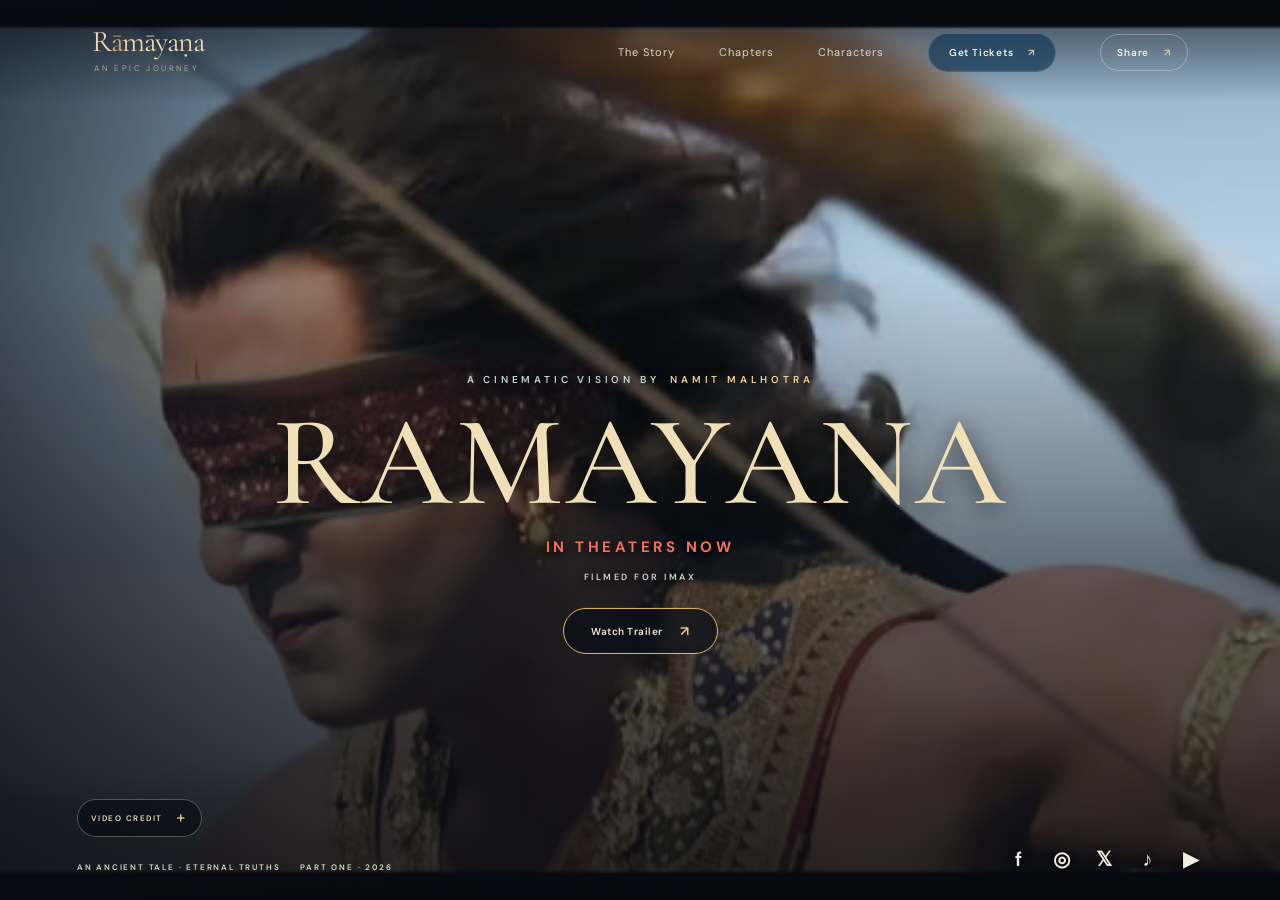
==== commit e349307b: "Remove hero CTA and correct Rama image order" ====
--- a/index.html
+++ b/index.html
@@ -37,7 +37,6 @@
         <p class="hero-format">FILMED FOR IMAX</p>
         <div class="hero-actions">
           <a class="button hero-button" href="https://youtu.be/1zip1rNaNYs?si=xw6AS2-Vv5v3imYH" target="_blank" rel="noopener noreferrer">Watch Trailer <span>↗</span></a>
-          <button class="button hero-button" type="button" data-coming-soon="Face Your Fate">Face Your Fate <span>↗</span></button>
         </div>
       </div>
       <div class="hero-bottomline"><span>AN ANCIENT TALE · ETERNAL TRUTHS</span><span>PART ONE · 2026</span></div>
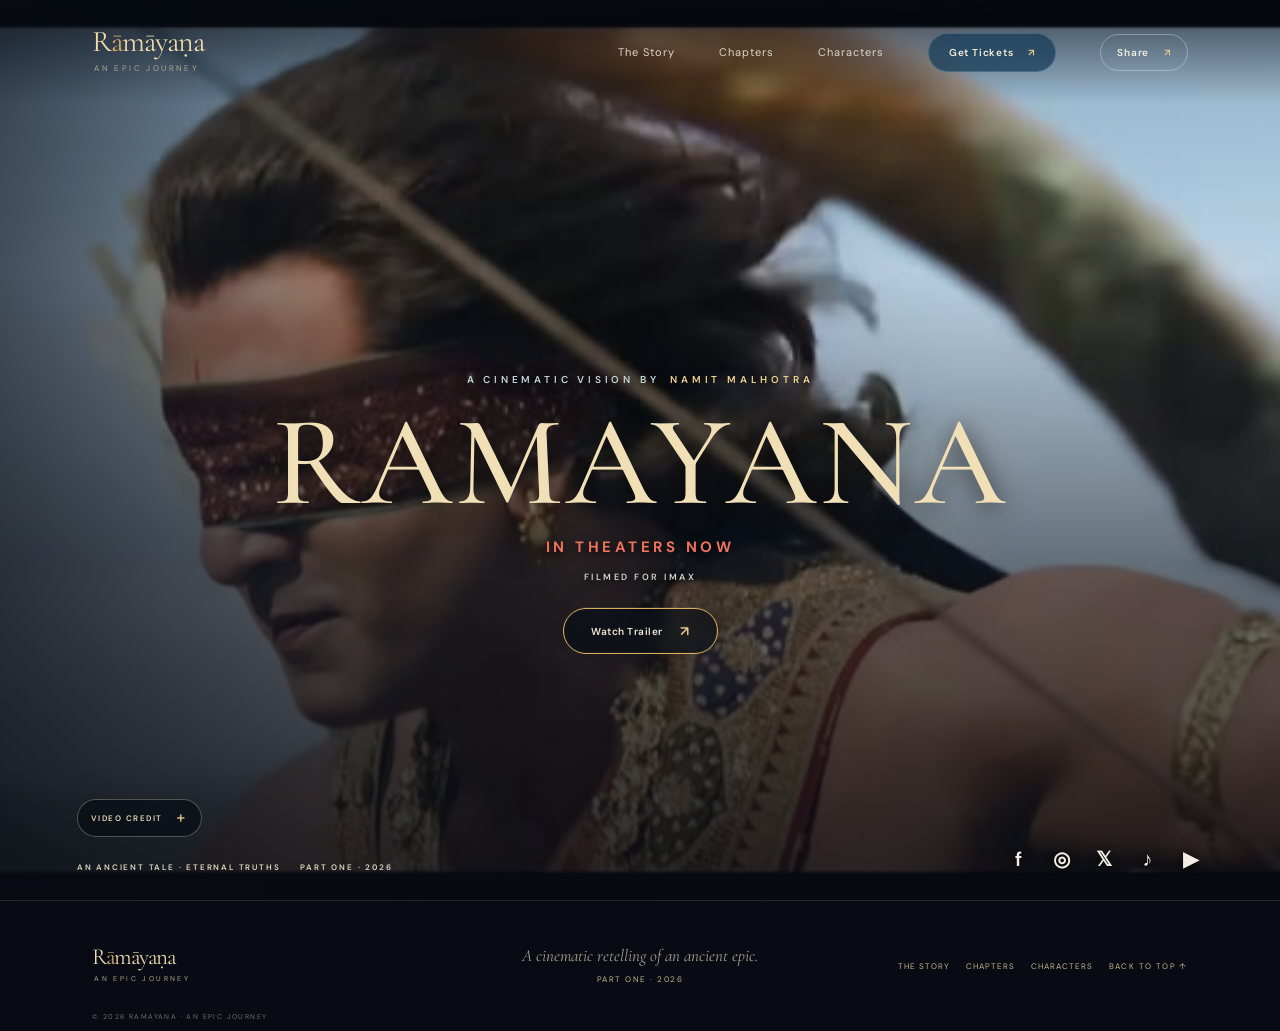
==== commit ee74da73: "Add navigation footer to landing page" ====
--- a/index.html
+++ b/index.html
@@ -57,6 +57,17 @@
     </section>
 
   </main>
+  <footer class="site-footer landing-footer">
+    <a class="wordmark" href="index.html" aria-label="Ramayana home">R<span>ā</span>māyaṇa<small>AN EPIC JOURNEY</small></a>
+    <p>A cinematic retelling of an ancient epic.<br><span>PART ONE · 2026</span></p>
+    <nav class="footer-links" aria-label="Explore Ramayana">
+      <a href="story.html#story">THE STORY</a>
+      <a href="story.html#chapters">CHAPTERS</a>
+      <a href="characters.html">CHARACTERS</a>
+      <a href="#home" class="back-top">BACK TO TOP ↑</a>
+    </nav>
+    <small class="copyright">© 2026 RAMAYANA · AN EPIC JOURNEY</small>
+  </footer>
   <div class="status-toast" role="status" aria-live="polite"></div>
   <script src="script.js"></script>
 </body>
--- a/styles.css
+++ b/styles.css
@@ -15,3 +15,5 @@
 .hero-copy.hero-title-card{top:57%}@media(max-width:620px){.hero-copy.hero-title-card{top:56%}}
 .hero:after{display:none}
 .site-header{border-bottom:0}
+
+.landing-footer .footer-links{justify-self:end;display:flex;align-items:center;gap:16px;font-size:8px;letter-spacing:1px;color:#c7b58e}.landing-footer .footer-links a:hover{color:var(--gold-light)}.landing-footer .footer-links .back-top{white-space:nowrap}.landing-footer>p span{display:inline-block;margin-top:8px;font:8px var(--sans);letter-spacing:1.5px;color:#c7b58e}@media(max-width:850px){.landing-footer .footer-links{gap:11px;font-size:7px}}@media(max-width:620px){.landing-footer .footer-links{grid-column:1/-1;grid-row:3;justify-content:flex-start;flex-wrap:wrap;gap:16px;padding-bottom:4px}}
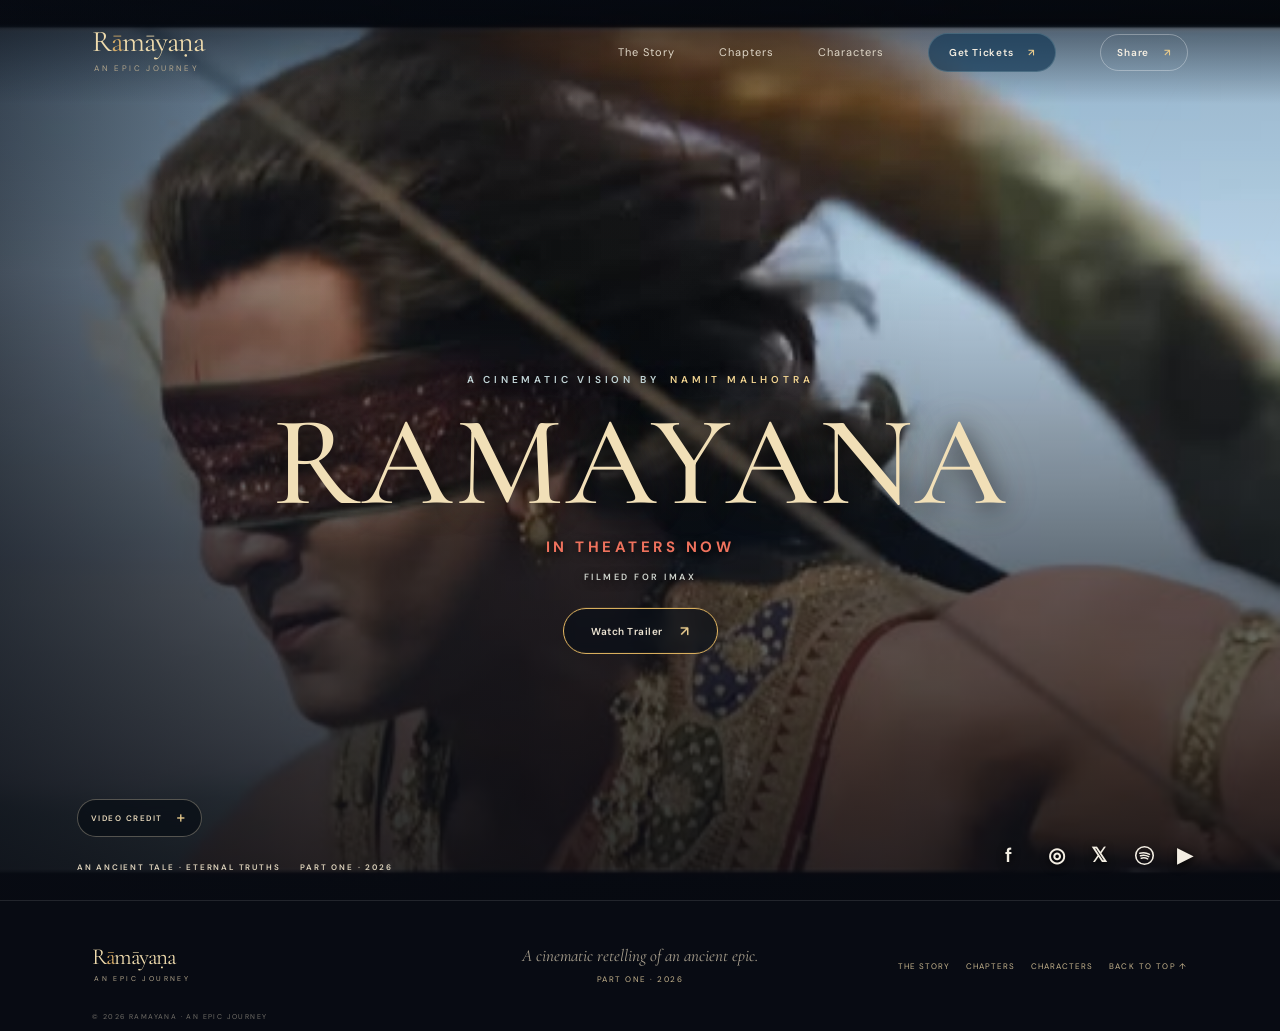
==== commit 845e82af: "Link hero social icons to official pages" ====
--- a/index.html
+++ b/index.html
@@ -48,11 +48,13 @@
         </a>
       </div>
       <div class="hero-socials" aria-label="Social links">
-        <button type="button" aria-label="Facebook" data-coming-soon="Facebook">f</button>
-        <button type="button" aria-label="Instagram" data-coming-soon="Instagram">◎</button>
-        <button type="button" aria-label="X" data-coming-soon="X">𝕏</button>
-        <button type="button" aria-label="TikTok" data-coming-soon="TikTok">♪</button>
-        <button type="button" aria-label="YouTube" data-coming-soon="YouTube">▶</button>
+        <a href="https://www.facebook.com/theworldoframayana/" target="_blank" rel="noopener noreferrer" aria-label="Ramayana on Facebook">f</a>
+        <a href="https://www.instagram.com/worldoframayana/?hl=en" target="_blank" rel="noopener noreferrer" aria-label="Ramayana on Instagram">◎</a>
+        <a href="https://x.com/WorldOfRamayana?lang=en" target="_blank" rel="noopener noreferrer" aria-label="Ramayana on X">𝕏</a>
+        <a href="https://open.spotify.com/playlist/4gl2SNyUTz2tw9K59E5sjA" target="_blank" rel="noopener noreferrer" aria-label="Ramayana playlist on Spotify">
+          <svg viewBox="0 0 24 24" aria-hidden="true"><circle cx="12" cy="12" r="10" fill="none" stroke="currentColor" stroke-width="1.8"/><path d="M6.6 9.4c3.8-1.1 7.9-.6 11.1 1.3M7.4 12.3c3.2-.9 6.6-.5 9.4 1.1m-8.5 1.7c2.5-.7 5.1-.4 7.3.8" fill="none" stroke="currentColor" stroke-width="1.7" stroke-linecap="round"/></svg>
+        </a>
+        <a href="https://youtu.be/1zip1rNaNYs?si=xw6AS2-Vv5v3imYH" target="_blank" rel="noopener noreferrer" aria-label="Ramayana on YouTube">▶</a>
       </div>
     </section>
 
--- a/styles.css
+++ b/styles.css
@@ -8,12 +8,16 @@
 .hero-title-card .hero-credit{margin:0 0 18px;color:#a6c2cc;font:600 9px/1.6 var(--sans);letter-spacing:3px}.hero-title-card .hero-credit span{display:block;color:#d7bd86;font-size:10px;letter-spacing:4px;margin-top:2px}.hero-title-card h1{font:500 clamp(50px,6.8vw,92px)/.88 var(--serif);letter-spacing:-2px;color:#efdbad;margin:0 0 21px;text-shadow:0 2px 24px #0009}.hero-title-card .hero-release{margin:0 0 13px;color:#d97758;font:700 12px/1.3 var(--sans);letter-spacing:3px}.hero-title-card .hero-format{margin:0 0 27px;color:#a7b8b7;font:600 9px/1.4 var(--sans);letter-spacing:2.3px}.hero-title-card .button{margin-top:0}
 @media(max-width:620px){.hero-title-card .hero-credit{font-size:8px;letter-spacing:2.2px;margin-bottom:12px}.hero-title-card .hero-credit span{font-size:9px;letter-spacing:3px}.hero-title-card h1{font-size:clamp(58px,14vw,78px);margin-bottom:15px}.hero-title-card .hero-release{font-size:11px;letter-spacing:2.5px;margin-bottom:9px}.hero-title-card .hero-format{font-size:8px;margin-bottom:17px}}
 .site-header{background:linear-gradient(180deg,#070b13a8,transparent);border-bottom-color:#ffffff12}.nav-cta,.share-button{font:600 10px var(--sans);letter-spacing:.8px;color:#f6efe2;background:#163956b8;border:1px solid #84a7b454;border-radius:999px;padding:12px 20px;cursor:pointer}.nav-cta span,.share-button span{margin-left:12px;color:#e6c98c}.share-button{background:transparent;border-color:#ffffff50;padding:11px 16px}
-.hero{height:100svh;min-height:700px;max-height:none;padding:0;display:block;isolation:isolate;background:#080b13}.hero-video{position:absolute;inset:0;left:0;top:0;right:0;width:100%;height:100%;max-height:none;transform:none;object-fit:cover;object-position:center 42%;z-index:-2;pointer-events:none;opacity:1;filter:none}.hero-shade{position:absolute;inset:0;z-index:-1;background:linear-gradient(180deg,#08101d35 0%,#08101d10 30%,#07101c8f 63%,#080b13d9 100%),linear-gradient(90deg,#070b13a8 0%,#07101c38 28%,transparent 75%)}.hero:before{z-index:0;opacity:.14;pointer-events:none}.hero:after{display:block;z-index:0;bottom:0;left:0;width:100%;height:1px;background:linear-gradient(90deg,transparent,#d7ac67a8,transparent)}.hero-copy.hero-title-card{position:absolute;top:53%;left:50%;transform:translate(-50%,-50%);width:min(88%,900px);max-width:900px;margin:0;text-align:center;z-index:2}.hero-title-card .hero-credit{margin:0 0 20px;color:#c2d5d7;font:600 10px/1.5 var(--sans);letter-spacing:3.8px;text-shadow:0 2px 12px #000}.hero-title-card .hero-credit span{display:inline;color:#f0d390;font-size:inherit;letter-spacing:inherit;margin-left:5px}.hero-title-card h1{margin:0 0 17px;color:#f1dfb7;font:500 clamp(68px,10vw,140px)/.88 var(--serif);letter-spacing:.025em;text-transform:uppercase;text-shadow:0 3px 26px #000b,0 0 55px #d9ac5d31}.hero-title-card .hero-release{margin:0 0 13px;color:#ef725d;font:700 clamp(11px,1.2vw,15px)/1.4 var(--sans);letter-spacing:3.5px;text-shadow:0 2px 10px #000}.hero-title-card .hero-format{margin:0 0 25px;color:#d0d5ce;font:600 9px/1.4 var(--sans);letter-spacing:2.5px;text-shadow:0 2px 10px #000}.hero-actions{display:flex;justify-content:center;gap:14px}.hero-button{min-width:155px;justify-content:center;gap:17px;padding:13px 23px;border:1px solid #e6b963;border-radius:999px;background:#090f18a8;color:#f3ead8;font:600 10px var(--sans);letter-spacing:.5px;text-transform:none;cursor:pointer;backdrop-filter:blur(6px)}.hero-button:hover{background:#d7ac67;color:#16110b;border-color:#f1d99e}.hero-button span{font-size:14px;color:#e6c98c}.hero-bottomline{position:absolute;z-index:2;left:6%;bottom:28px;display:flex;gap:20px;color:#dfd4bd;font:600 8px var(--sans);letter-spacing:1.8px}.video-source{position:absolute;z-index:4;left:6%;bottom:63px}.video-source-trigger{display:inline-flex;align-items:center;gap:11px;border:1px solid #f4e5c450;border-radius:999px;background:#080d15b5;color:#e6d7ba;padding:9px 13px;font:600 8px var(--sans);letter-spacing:1.5px;cursor:pointer;backdrop-filter:blur(8px)}.video-source-trigger span{font-size:13px;color:#e6c98c}.video-source-card{position:absolute;left:0;bottom:calc(100% + 12px);display:grid;grid-template-columns:142px 1fr;gap:14px;width:340px;padding:10px;border:1px solid #e6c98c68;background:#0a1019f2;box-shadow:0 16px 50px #0009;opacity:0;visibility:hidden;transform:translateY(8px);transition:opacity .2s,transform .2s,visibility .2s}.video-source-card img{display:block;width:142px;height:80px;object-fit:cover}.video-source-copy{display:flex;flex-direction:column;align-items:flex-start;justify-content:center;gap:4px}.video-source-copy small{font:600 7px var(--sans);letter-spacing:1.7px;color:#9cbfc5}.video-source-copy strong{font:500 20px/.95 var(--serif);color:#f0dfb7}.video-source-copy em{font:normal 7px var(--sans);letter-spacing:.8px;color:#a49d91}.video-source-copy b{margin-top:4px;font:600 8px var(--sans);letter-spacing:.5px;color:#e5ad66}.hero:hover .video-source-card,.video-source:focus-within .video-source-card,.video-source.is-open .video-source-card{opacity:1;visibility:visible;transform:translateY(0)}.video-source-trigger:focus-visible,.video-source-card:focus-visible,.hero-button:focus-visible,.nav-cta:focus-visible,.share-button:focus-visible{outline:2px solid #f2d99f;outline-offset:3px}.hero-socials{position:absolute;z-index:2;right:6%;bottom:27px;display:flex;align-items:center;gap:17px}.hero-socials button{width:26px;height:28px;padding:0;border:0;background:transparent;color:#f3eee3;font:600 20px/1 var(--sans);cursor:pointer;text-shadow:0 2px 8px #000}.hero-socials button:hover{color:#e6bd76}.status-toast{position:fixed;z-index:10;left:50%;bottom:24px;transform:translate(-50%,12px);padding:12px 17px;border:1px solid #e6c98c66;background:#101722;color:#f1e4c5;font-size:10px;letter-spacing:.6px;opacity:0;visibility:hidden;transition:.2s}.status-toast.visible{opacity:1;visibility:visible;transform:translate(-50%,0)}
+.hero{height:100svh;min-height:700px;max-height:none;padding:0;display:block;isolation:isolate;background:#080b13}.hero-video{position:absolute;inset:0;left:0;top:0;right:0;width:100%;height:100%;max-height:none;transform:none;object-fit:cover;object-position:center 42%;z-index:-2;pointer-events:none;opacity:1;filter:none}.hero-shade{position:absolute;inset:0;z-index:-1;background:linear-gradient(180deg,#08101d35 0%,#08101d10 30%,#07101c8f 63%,#080b13d9 100%),linear-gradient(90deg,#070b13a8 0%,#07101c38 28%,transparent 75%)}.hero:before{z-index:0;opacity:.14;pointer-events:none}.hero:after{display:block;z-index:0;bottom:0;left:0;width:100%;height:1px;background:linear-gradient(90deg,transparent,#d7ac67a8,transparent)}.hero-copy.hero-title-card{position:absolute;top:53%;left:50%;transform:translate(-50%,-50%);width:min(88%,900px);max-width:900px;margin:0;text-align:center;z-index:2}.hero-title-card .hero-credit{margin:0 0 20px;color:#c2d5d7;font:600 10px/1.5 var(--sans);letter-spacing:3.8px;text-shadow:0 2px 12px #000}.hero-title-card .hero-credit span{display:inline;color:#f0d390;font-size:inherit;letter-spacing:inherit;margin-left:5px}.hero-title-card h1{margin:0 0 17px;color:#f1dfb7;font:500 clamp(68px,10vw,140px)/.88 var(--serif);letter-spacing:.025em;text-transform:uppercase;text-shadow:0 3px 26px #000b,0 0 55px #d9ac5d31}.hero-title-card .hero-release{margin:0 0 13px;color:#ef725d;font:700 clamp(11px,1.2vw,15px)/1.4 var(--sans);letter-spacing:3.5px;text-shadow:0 2px 10px #000}.hero-title-card .hero-format{margin:0 0 25px;color:#d0d5ce;font:600 9px/1.4 var(--sans);letter-spacing:2.5px;text-shadow:0 2px 10px #000}.hero-actions{display:flex;justify-content:center;gap:14px}.hero-button{min-width:155px;justify-content:center;gap:17px;padding:13px 23px;border:1px solid #e6b963;border-radius:999px;background:#090f18a8;color:#f3ead8;font:600 10px var(--sans);letter-spacing:.5px;text-transform:none;cursor:pointer;backdrop-filter:blur(6px)}.hero-button:hover{background:#d7ac67;color:#16110b;border-color:#f1d99e}.hero-button span{font-size:14px;color:#e6c98c}.hero-bottomline{position:absolute;z-index:2;left:6%;bottom:28px;display:flex;gap:20px;color:#dfd4bd;font:600 8px var(--sans);letter-spacing:1.8px}.video-source{position:absolute;z-index:4;left:6%;bottom:63px}.video-source-trigger{display:inline-flex;align-items:center;gap:11px;border:1px solid #f4e5c450;border-radius:999px;background:#080d15b5;color:#e6d7ba;padding:9px 13px;font:600 8px var(--sans);letter-spacing:1.5px;cursor:pointer;backdrop-filter:blur(8px)}.video-source-trigger span{font-size:13px;color:#e6c98c}.video-source-card{position:absolute;left:0;bottom:calc(100% + 12px);display:grid;grid-template-columns:142px 1fr;gap:14px;width:340px;padding:10px;border:1px solid #e6c98c68;background:#0a1019f2;box-shadow:0 16px 50px #0009;opacity:0;visibility:hidden;transform:translateY(8px);transition:opacity .2s,transform .2s,visibility .2s}.video-source-card img{display:block;width:142px;height:80px;object-fit:cover}.video-source-copy{display:flex;flex-direction:column;align-items:flex-start;justify-content:center;gap:4px}.video-source-copy small{font:600 7px var(--sans);letter-spacing:1.7px;color:#9cbfc5}.video-source-copy strong{font:500 20px/.95 var(--serif);color:#f0dfb7}.video-source-copy em{font:normal 7px var(--sans);letter-spacing:.8px;color:#a49d91}.video-source-copy b{margin-top:4px;font:600 8px var(--sans);letter-spacing:.5px;color:#e5ad66}.hero:hover .video-source-card,.video-source:focus-within .video-source-card,.video-source.is-open .video-source-card{opacity:1;visibility:visible;transform:translateY(0)}.video-source-trigger:focus-visible,.video-source-card:focus-visible,.hero-button:focus-visible,.nav-cta:focus-visible,.share-button:focus-visible{outline:2px solid #f2d99f;outline-offset:3px}.hero-socials{position:absolute;z-index:2;right:6%;bottom:27px;display:flex;align-items:center;gap:17px}.hero-socials button,.hero-socials a{width:26px;height:28px;padding:0;border:0;background:transparent;color:#f3eee3;font:600 20px/1 var(--sans);cursor:pointer;text-shadow:0 2px 8px #000}.hero-socials button:hover,.hero-socials a:hover{color:#e6bd76}.status-toast{position:fixed;z-index:10;left:50%;bottom:24px;transform:translate(-50%,12px);padding:12px 17px;border:1px solid #e6c98c66;background:#101722;color:#f1e4c5;font-size:10px;letter-spacing:.6px;opacity:0;visibility:hidden;transition:.2s}.status-toast.visible{opacity:1;visibility:visible;transform:translate(-50%,0)}
 @media(max-width:850px){.hero-copy.hero-title-card{width:90%}.hero-title-card h1{font-size:clamp(62px,11vw,110px)}.main-nav{gap:13px}.nav-cta,.share-button{padding:10px 13px}.hero-socials{gap:12px}}
-@media(max-width:620px){.site-header{height:76px}.main-nav{align-items:stretch}.main-nav .nav-cta,.main-nav .share-button{margin-top:20px;text-align:center}.hero{min-height:700px;height:100svh}.hero-video{object-position:48% center}.hero-copy.hero-title-card{top:52%;width:92%}.hero-title-card .hero-credit{font-size:8px;letter-spacing:2.4px;margin-bottom:14px}.hero-title-card .hero-credit span{letter-spacing:2.4px}.hero-title-card h1{font-size:clamp(58px,15vw,88px);margin-bottom:17px}.hero-title-card .hero-release{font-size:11px;letter-spacing:2.8px}.hero-title-card .hero-format{font-size:8px;letter-spacing:1.8px;margin-bottom:20px}.hero-actions{gap:9px}.hero-button{min-width:0;padding:12px 16px;font-size:9px}.hero-bottomline{display:none}.video-source{left:6%;bottom:23px}.video-source-card{grid-template-columns:120px 1fr;width:min(318px,calc(100vw - 32px));padding:8px;gap:11px}.video-source-card img{width:120px;height:68px}.video-source-copy strong{font-size:18px}.hero-socials{right:6%;bottom:24px;gap:9px}.hero-socials button{width:20px;font-size:16px}}
+@media(max-width:620px){.site-header{height:76px}.main-nav{align-items:stretch}.main-nav .nav-cta,.main-nav .share-button{margin-top:20px;text-align:center}.hero{min-height:700px;height:100svh}.hero-video{object-position:48% center}.hero-copy.hero-title-card{top:52%;width:92%}.hero-title-card .hero-credit{font-size:8px;letter-spacing:2.4px;margin-bottom:14px}.hero-title-card .hero-credit span{letter-spacing:2.4px}.hero-title-card h1{font-size:clamp(58px,15vw,88px);margin-bottom:17px}.hero-title-card .hero-release{font-size:11px;letter-spacing:2.8px}.hero-title-card .hero-format{font-size:8px;letter-spacing:1.8px;margin-bottom:20px}.hero-actions{gap:9px}.hero-button{min-width:0;padding:12px 16px;font-size:9px}.hero-bottomline{display:none}.video-source{left:6%;bottom:23px}.video-source-card{grid-template-columns:120px 1fr;width:min(318px,calc(100vw - 32px));padding:8px;gap:11px}.video-source-card img{width:120px;height:68px}.video-source-copy strong{font-size:18px}.hero-socials{right:6%;bottom:24px;gap:9px}.hero-socials button,.hero-socials a{width:20px;font-size:16px}}
 @media(hover:none){.hero:hover .video-source-card{opacity:0;visibility:hidden;transform:translateY(8px)}.video-source.is-open .video-source-card{opacity:1;visibility:visible;transform:translateY(0)}}
 .hero-copy.hero-title-card{top:57%}@media(max-width:620px){.hero-copy.hero-title-card{top:56%}}
 .hero:after{display:none}
 .site-header{border-bottom:0}
 
 .landing-footer .footer-links{justify-self:end;display:flex;align-items:center;gap:16px;font-size:8px;letter-spacing:1px;color:#c7b58e}.landing-footer .footer-links a:hover{color:var(--gold-light)}.landing-footer .footer-links .back-top{white-space:nowrap}.landing-footer>p span{display:inline-block;margin-top:8px;font:8px var(--sans);letter-spacing:1.5px;color:#c7b58e}@media(max-width:850px){.landing-footer .footer-links{gap:11px;font-size:7px}}@media(max-width:620px){.landing-footer .footer-links{grid-column:1/-1;grid-row:3;justify-content:flex-start;flex-wrap:wrap;gap:16px;padding-bottom:4px}}
+
+.hero-socials svg{display:block;width:21px;height:21px}
+
+.hero-socials a:focus-visible{outline:2px solid #f2d99f;outline-offset:4px;border-radius:3px}
